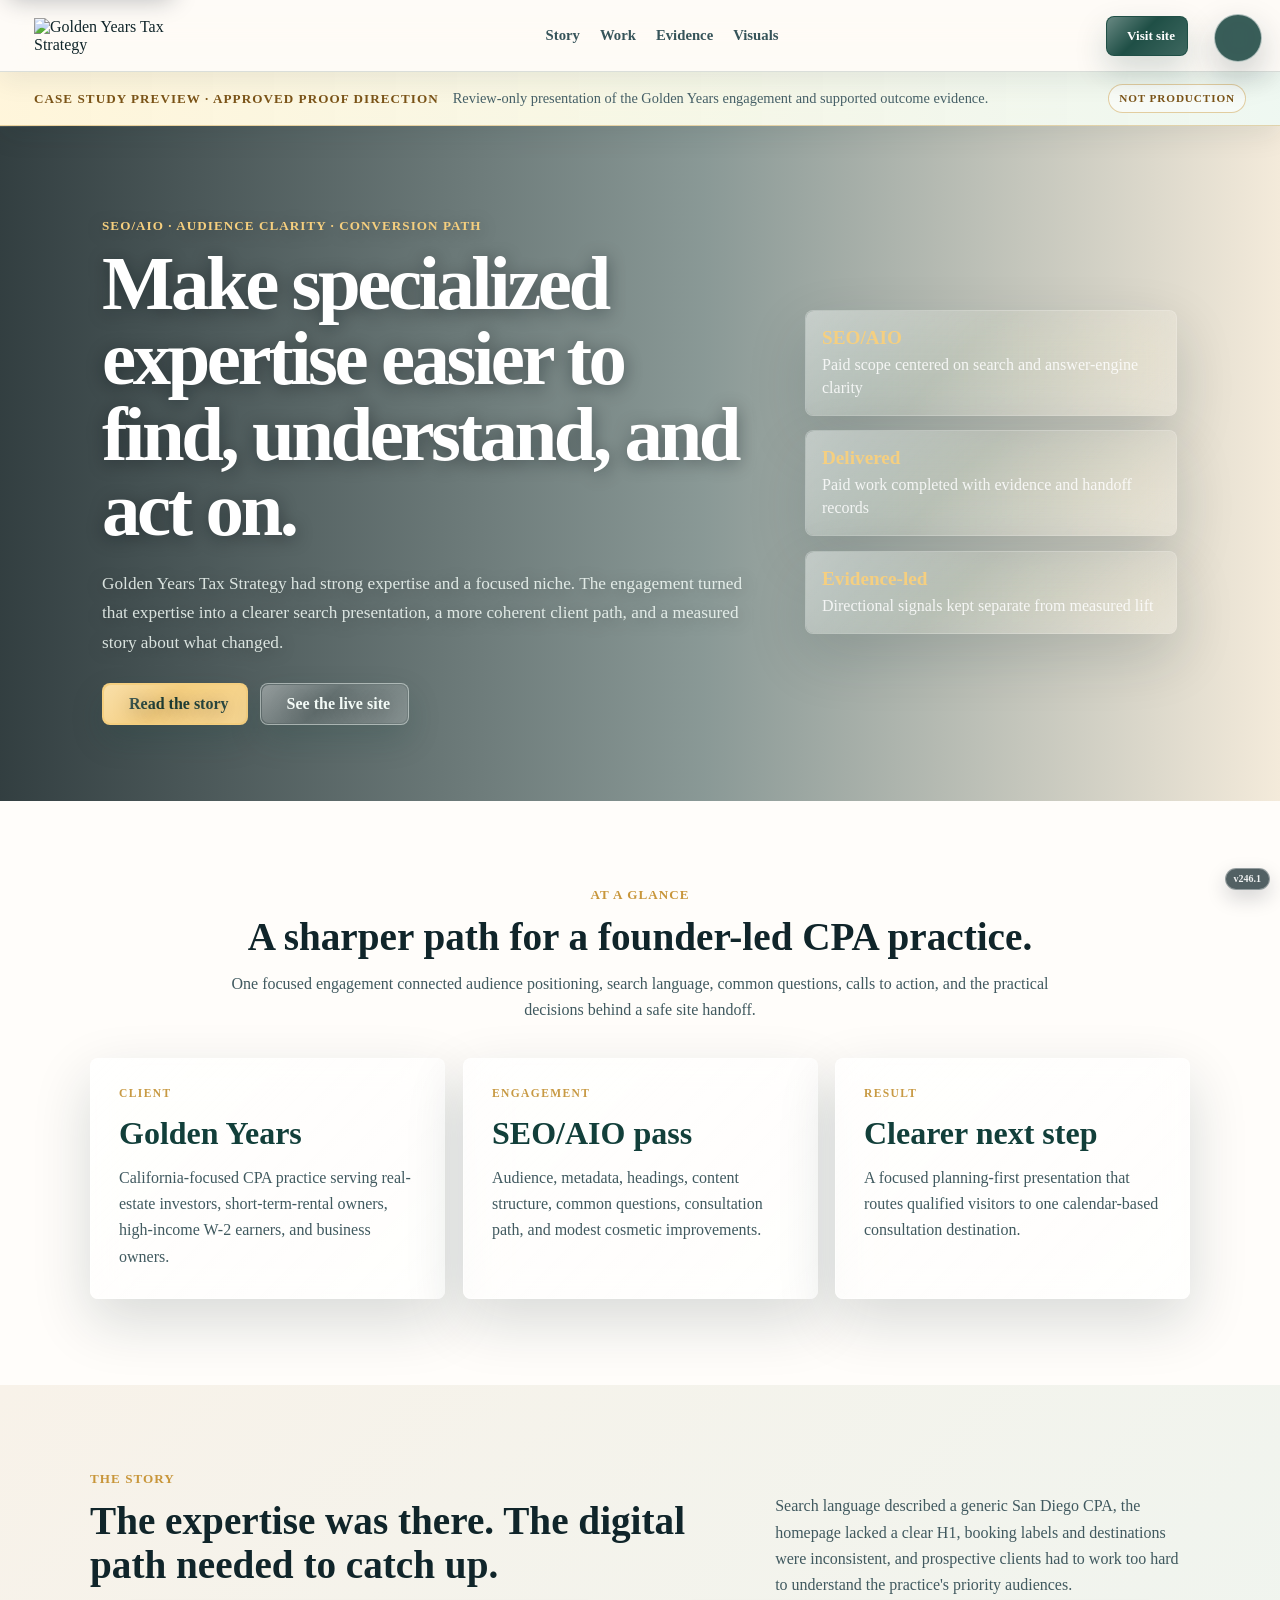
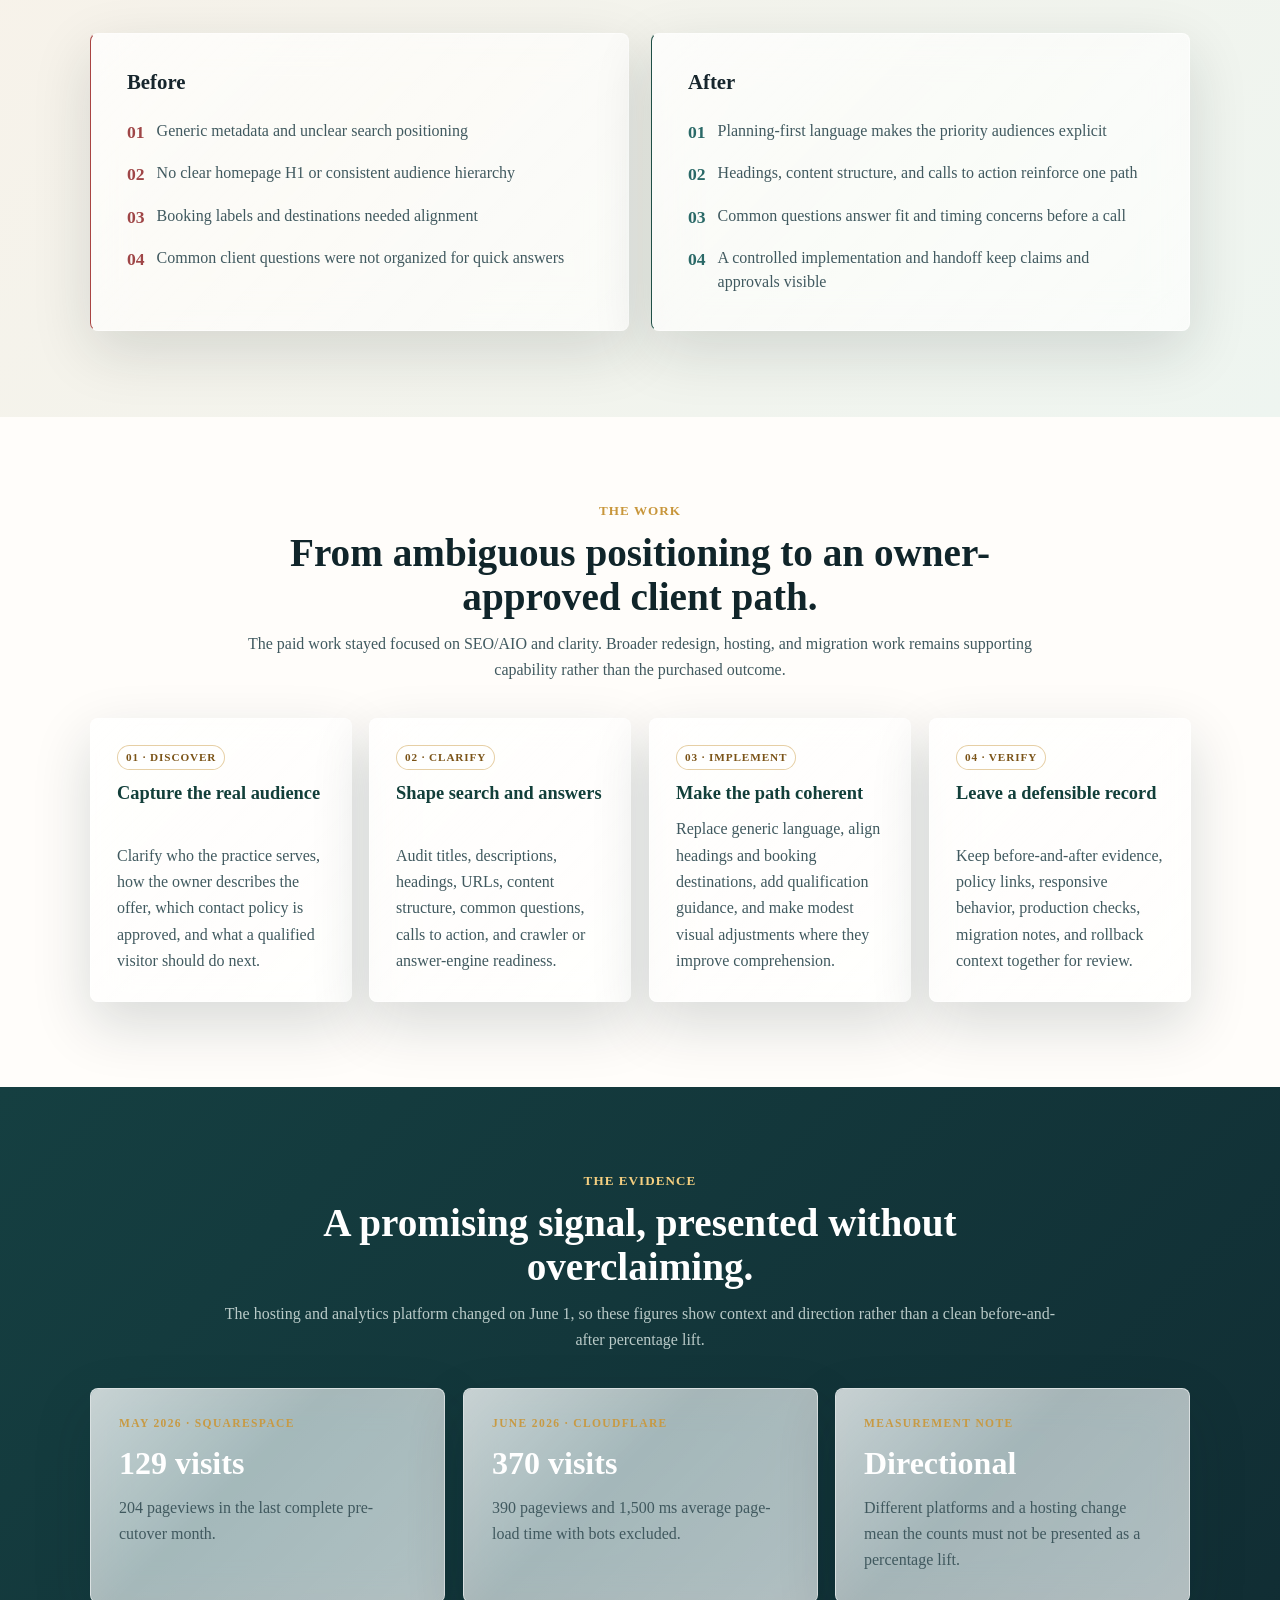
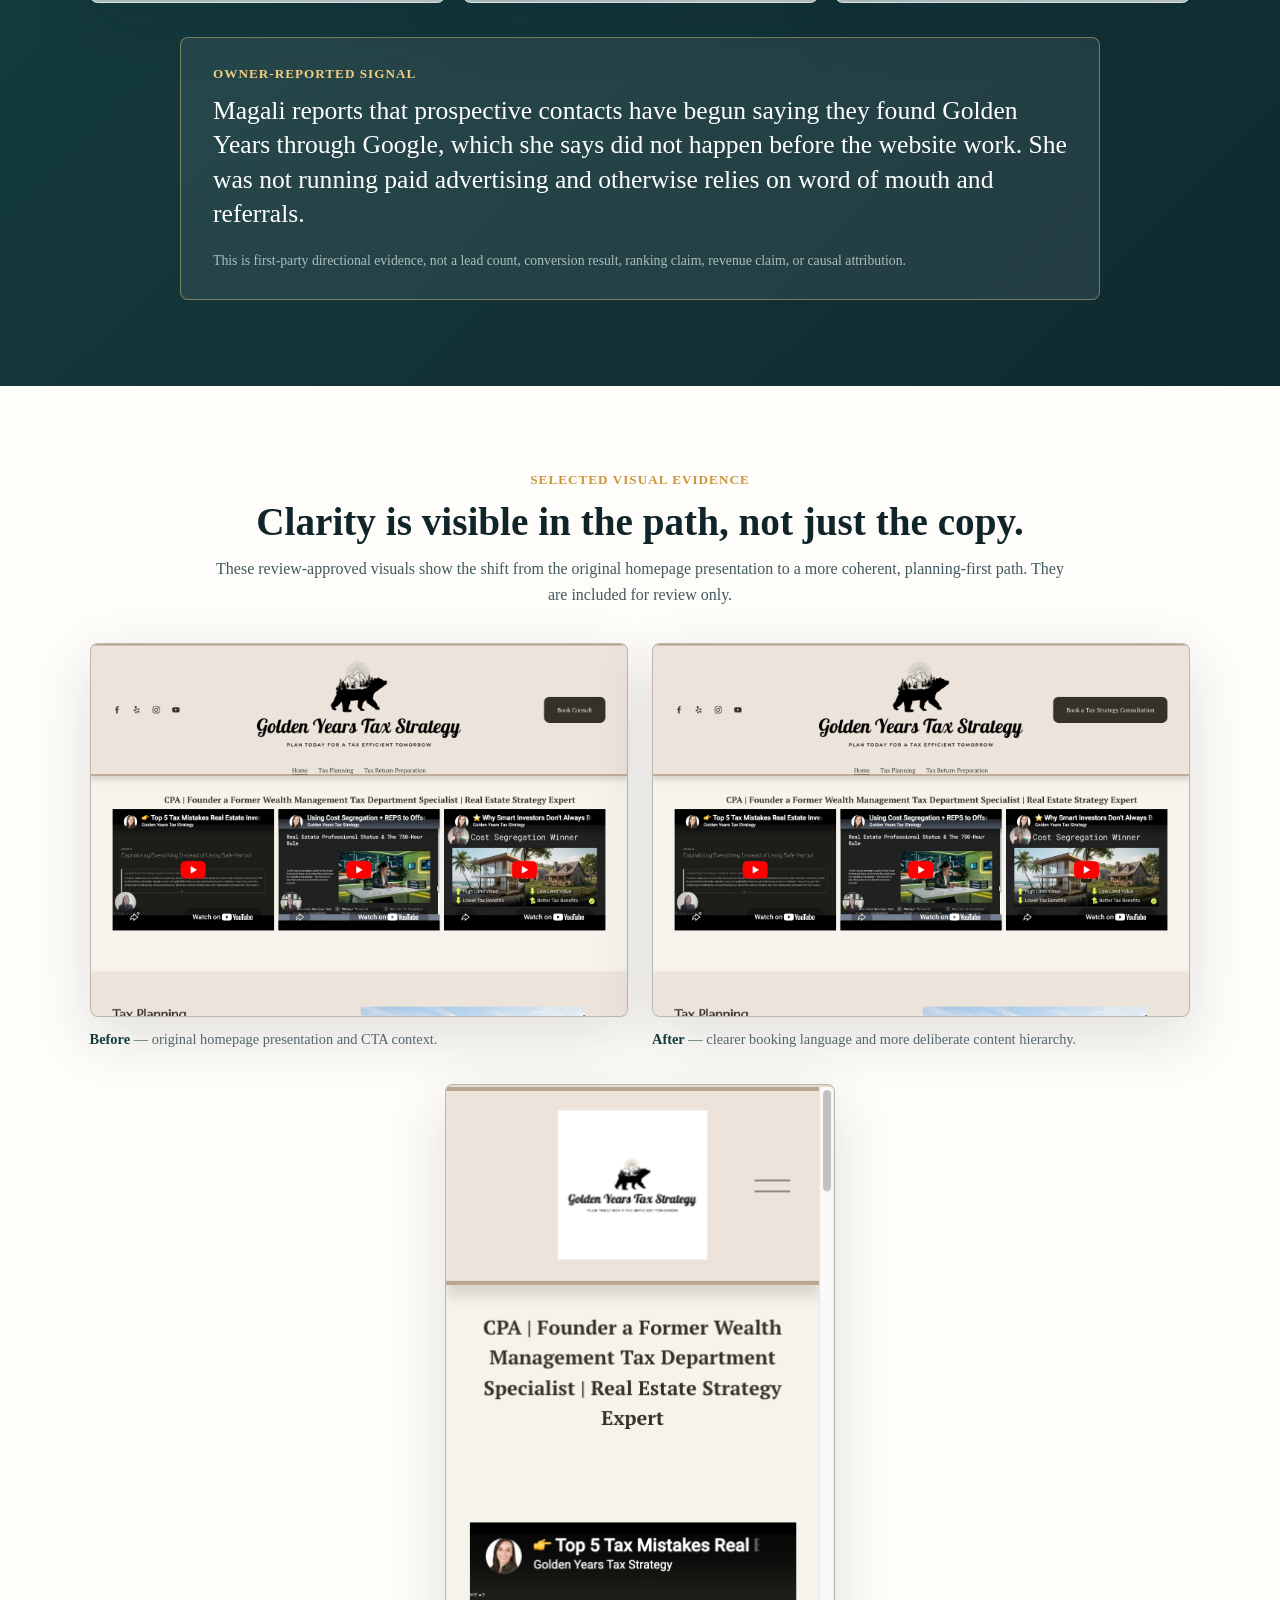
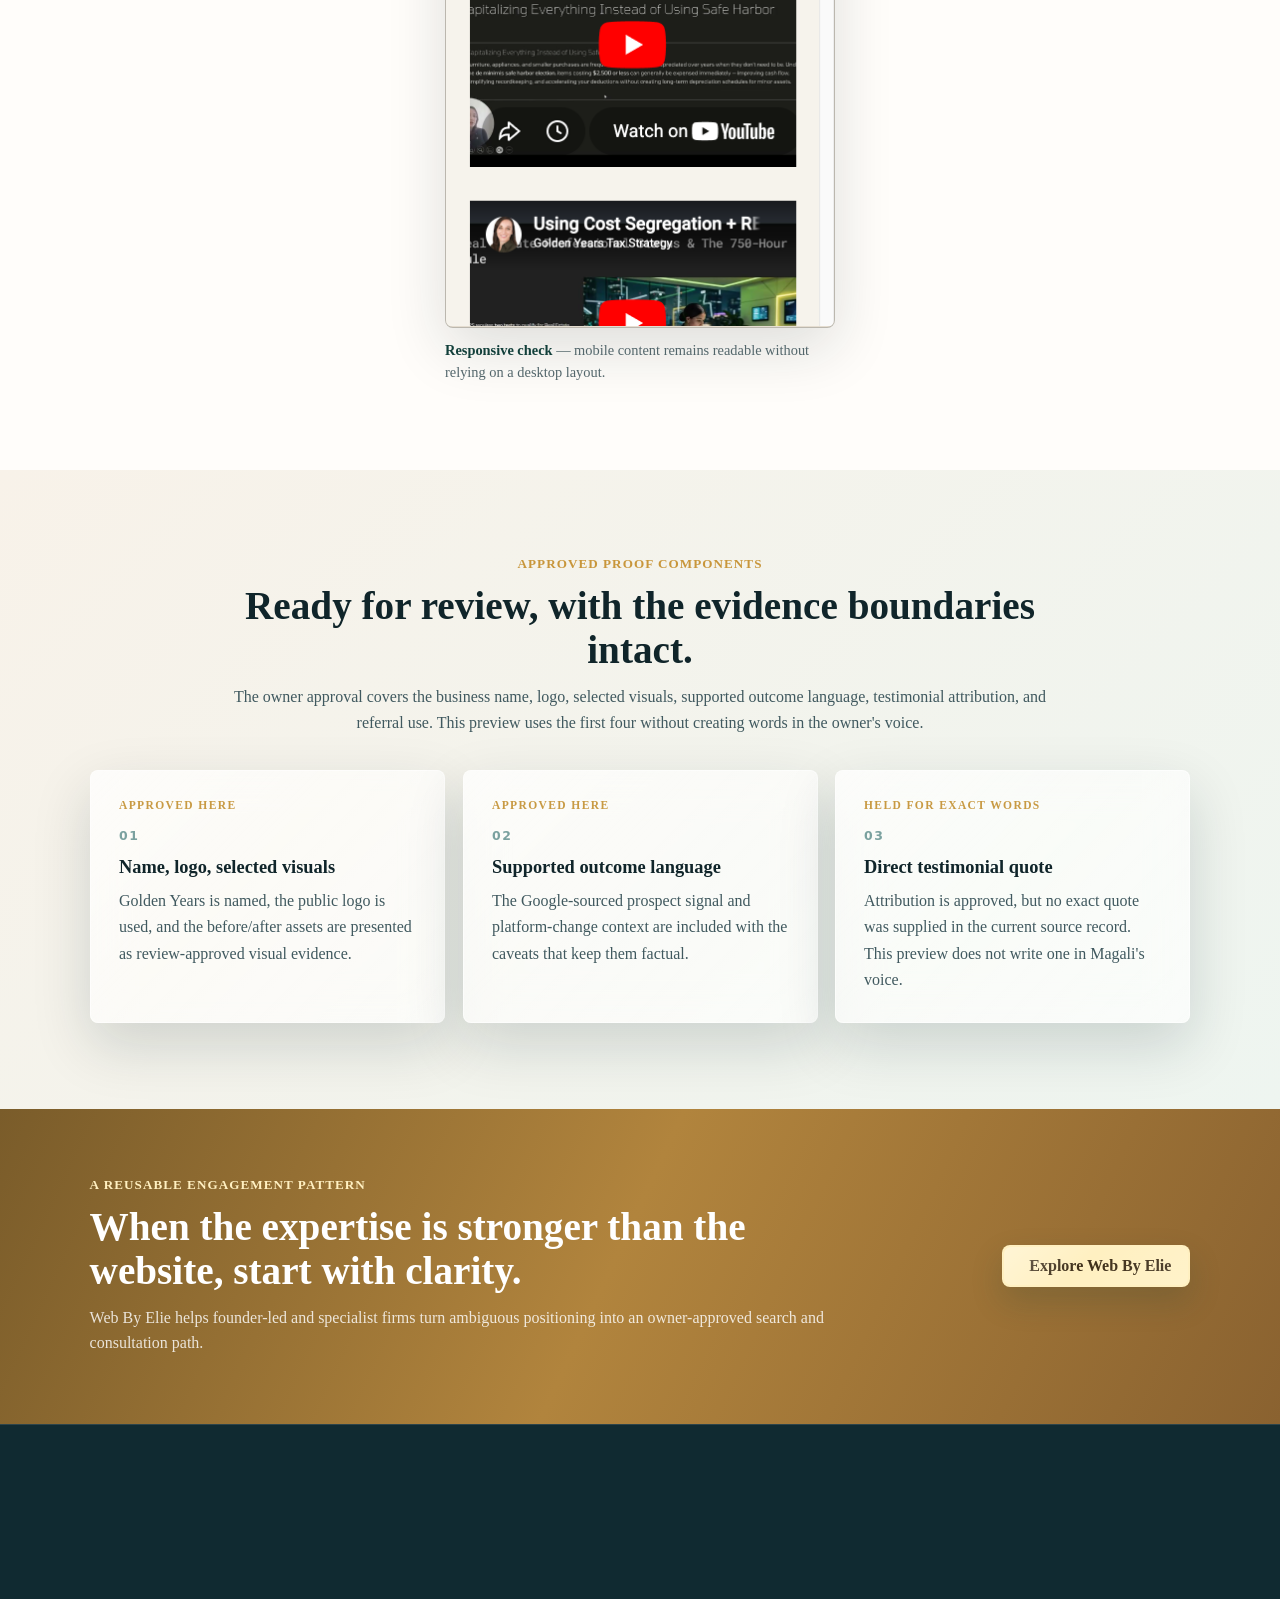
==== case-study-preview/index.html @ b6a218e1 "Publish Golden case-study preview v246.1" ====
<!doctype html>
<html lang="en">
  <head>
    <meta charset="utf-8" />
    <meta name="viewport" content="width=device-width, initial-scale=1" />
    <title>Golden Years Tax Strategy | Case Study Preview</title>
    <meta
      name="description"
      content="Review preview of a factual SEO and answer-engine optimization case study for Golden Years Tax Strategy."
    />
    <meta name="robots" content="noindex, nofollow, noarchive" />
    <meta property="og:title" content="Golden Years Tax Strategy | Case Study Preview" />
    <meta
      property="og:description"
      content="A review-only case study about search clarity, audience positioning, and a clearer consultation path."
    />
    <meta property="og:type" content="article" />
    <link rel="icon" type="image/png" sizes="32x32" href="../favicon-32.png" />
    <link rel="apple-touch-icon" sizes="180x180" href="../apple-touch-icon.png" />
    <link rel="stylesheet" href="../styles.css?v=246.1" />
    <link rel="stylesheet" href="../liquid-glass.css?v=246.1" />
    <link rel="stylesheet" href="../liquid-glass-effects.css?v=246.1" />
    <link rel="stylesheet" href="styles.css?v=246.1" />
    <script defer src="https://unpkg.com/lucide@0.468.0/dist/umd/lucide.min.js"></script>
    <script defer src="../script.js?v=246.1"></script>
    <script defer src="../liquid-glass.js?v=246.1"></script>
    <script defer src="../site-version.js?v=246.1"></script>
  </head>
  <body class="standalone-page liquid-glass-page case-study-page">
    <a class="skip-link" href="#main-content">Skip to main content</a>
    <main id="main-content" tabindex="-1">
      <article class="standalone-concept concept--liquid-glass">
        <header class="site-nav case-study-nav">
          <a class="site-logo" href="#top" aria-label="Golden Years Tax Strategy case study preview home">
            <img
              src="https://images.squarespace-cdn.com/content/v1/65f25e33faa411669ef675bb/c7353aff-2d8d-4e5d-967b-7866ce1988a9/Grayscale+Transparent.png?format=500w"
              alt="Golden Years Tax Strategy"
            />
          </a>
          <nav aria-label="Case study navigation">
            <a href="#story">Story</a>
            <a href="#work">Work</a>
            <a href="#evidence">Evidence</a>
            <a href="#visuals">Visuals</a>
          </nav>
          <a class="nav-cta" href="https://goldenyearstaxstrategy.com/" target="_blank" rel="noopener noreferrer">
            <i data-lucide="external-link" aria-hidden="true"></i>
            Visit site
          </a>
          <button class="settings-gear" type="button" data-settings-toggle aria-label="Open display settings" aria-controls="settings-panel" aria-expanded="false" title="Display settings">
            <i data-lucide="settings" aria-hidden="true"></i>
          </button>
        </header>

        <div class="review-banner" role="note">
          <div class="review-banner__content">
            <strong>Case study preview · approved proof direction</strong>
            <span>Review-only presentation of the Golden Years engagement and supported outcome evidence.</span>
          </div>
          <span class="review-banner__badge">Not production</span>
        </div>

        <section class="hero case-study-hero" id="top">
          <div class="hero__content">
            <p class="eyebrow">SEO/AIO · audience clarity · conversion path</p>
            <h1>Make specialized expertise easier to find, understand, and act on.</h1>
            <p>
              Golden Years Tax Strategy had strong expertise and a focused niche. The engagement turned that expertise into a clearer search presentation, a more coherent client path, and a measured story about what changed.
            </p>
            <div class="hero__actions" aria-label="Case study actions">
              <a class="button button--primary" href="#story">
                <i data-lucide="arrow-down" aria-hidden="true"></i>
                Read the story
              </a>
              <a class="button button--secondary" href="https://goldenyearstaxstrategy.com/" target="_blank" rel="noopener noreferrer">
                <i data-lucide="globe-2" aria-hidden="true"></i>
                See the live site
              </a>
            </div>
          </div>
          <aside class="hero__facts" aria-label="Engagement highlights">
            <div>
              <strong>SEO/AIO</strong>
              <span>Paid scope centered on search and answer-engine clarity</span>
            </div>
            <div>
              <strong>Delivered</strong>
              <span>Paid work completed with evidence and handoff records</span>
            </div>
            <div>
              <strong>Evidence-led</strong>
              <span>Directional signals kept separate from measured lift</span>
            </div>
          </aside>
        </section>

        <section class="case-study-section case-study-overview" aria-labelledby="overview-title">
          <div class="section-heading">
            <p class="eyebrow">At a glance</p>
            <h2 id="overview-title">A sharper path for a founder-led CPA practice.</h2>
            <p>One focused engagement connected audience positioning, search language, common questions, calls to action, and the practical decisions behind a safe site handoff.</p>
          </div>
          <div class="case-study-metrics">
            <article class="service-card case-study-card">
              <span class="case-study-card__label">Client</span>
              <strong class="case-study-card__value">Golden Years</strong>
              <p>California-focused CPA practice serving real-estate investors, short-term-rental owners, high-income W-2 earners, and business owners.</p>
            </article>
            <article class="service-card case-study-card">
              <span class="case-study-card__label">Engagement</span>
              <strong class="case-study-card__value">SEO/AIO pass</strong>
              <p>Audience, metadata, headings, content structure, common questions, consultation path, and modest cosmetic improvements.</p>
            </article>
            <article class="service-card case-study-card">
              <span class="case-study-card__label">Result</span>
              <strong class="case-study-card__value">Clearer next step</strong>
              <p>A focused planning-first presentation that routes qualified visitors to one calendar-based consultation destination.</p>
            </article>
          </div>
        </section>

        <section class="case-study-section case-study-section--soft" id="story" aria-labelledby="story-title">
          <div class="section-heading section-heading--split">
            <div>
              <p class="eyebrow">The story</p>
              <h2 id="story-title">The expertise was there. The digital path needed to catch up.</h2>
            </div>
            <p>Search language described a generic San Diego CPA, the homepage lacked a clear H1, booking labels and destinations were inconsistent, and prospective clients had to work too hard to understand the practice's priority audiences.</p>
          </div>
          <div class="case-study-story-grid">
            <article class="fit-card fit-card--no">
              <h3>Before</h3>
              <ul>
                <li><span>01</span> Generic metadata and unclear search positioning</li>
                <li><span>02</span> No clear homepage H1 or consistent audience hierarchy</li>
                <li><span>03</span> Booking labels and destinations needed alignment</li>
                <li><span>04</span> Common client questions were not organized for quick answers</li>
              </ul>
            </article>
            <article class="fit-card fit-card--yes">
              <h3>After</h3>
              <ul>
                <li><span>01</span> Planning-first language makes the priority audiences explicit</li>
                <li><span>02</span> Headings, content structure, and calls to action reinforce one path</li>
                <li><span>03</span> Common questions answer fit and timing concerns before a call</li>
                <li><span>04</span> A controlled implementation and handoff keep claims and approvals visible</li>
              </ul>
            </article>
          </div>
        </section>

        <section class="case-study-section" id="work" aria-labelledby="work-title">
          <div class="section-heading">
            <p class="eyebrow">The work</p>
            <h2 id="work-title">From ambiguous positioning to an owner-approved client path.</h2>
            <p>The paid work stayed focused on SEO/AIO and clarity. Broader redesign, hosting, and migration work remains supporting capability rather than the purchased outcome.</p>
          </div>
          <div class="case-study-work-grid">
            <article class="answer-item case-study-work-card">
              <span class="review-chip">01 · Discover</span>
              <h3>Capture the real audience</h3>
              <p>Clarify who the practice serves, how the owner describes the offer, which contact policy is approved, and what a qualified visitor should do next.</p>
            </article>
            <article class="answer-item case-study-work-card">
              <span class="review-chip">02 · Clarify</span>
              <h3>Shape search and answers</h3>
              <p>Audit titles, descriptions, headings, URLs, content structure, common questions, calls to action, and crawler or answer-engine readiness.</p>
            </article>
            <article class="answer-item case-study-work-card">
              <span class="review-chip">03 · Implement</span>
              <h3>Make the path coherent</h3>
              <p>Replace generic language, align headings and booking destinations, add qualification guidance, and make modest visual adjustments where they improve comprehension.</p>
            </article>
            <article class="answer-item case-study-work-card">
              <span class="review-chip">04 · Verify</span>
              <h3>Leave a defensible record</h3>
              <p>Keep before-and-after evidence, policy links, responsive behavior, production checks, migration notes, and rollback context together for review.</p>
            </article>
          </div>
        </section>

        <section class="case-study-section case-study-section--ink" id="evidence" aria-labelledby="evidence-title">
          <div class="section-heading">
            <p class="eyebrow">The evidence</p>
            <h2 id="evidence-title">A promising signal, presented without overclaiming.</h2>
            <p>The hosting and analytics platform changed on June 1, so these figures show context and direction rather than a clean before-and-after percentage lift.</p>
          </div>
          <div class="case-study-evidence-grid">
            <article class="service-card case-study-card case-study-card--dark">
              <span class="case-study-card__label">May 2026 · Squarespace</span>
              <strong class="case-study-card__value">129 visits</strong>
              <p>204 pageviews in the last complete pre-cutover month.</p>
            </article>
            <article class="service-card case-study-card case-study-card--dark">
              <span class="case-study-card__label">June 2026 · Cloudflare</span>
              <strong class="case-study-card__value">370 visits</strong>
              <p>390 pageviews and 1,500 ms average page-load time with bots excluded.</p>
            </article>
            <article class="service-card case-study-card case-study-card--dark">
              <span class="case-study-card__label">Measurement note</span>
              <strong class="case-study-card__value">Directional</strong>
              <p>Different platforms and a hosting change mean the counts must not be presented as a percentage lift.</p>
            </article>
          </div>
          <div class="case-study-owner-signal">
            <p class="eyebrow">Owner-reported signal</p>
            <p>Magali reports that prospective contacts have begun saying they found Golden Years through Google, which she says did not happen before the website work. She was not running paid advertising and otherwise relies on word of mouth and referrals.</p>
            <span>This is first-party directional evidence, not a lead count, conversion result, ranking claim, revenue claim, or causal attribution.</span>
          </div>
        </section>

        <section class="case-study-section" id="visuals" aria-labelledby="visuals-title">
          <div class="section-heading">
            <p class="eyebrow">Selected visual evidence</p>
            <h2 id="visuals-title">Clarity is visible in the path, not just the copy.</h2>
            <p>These review-approved visuals show the shift from the original homepage presentation to a more coherent, planning-first path. They are included for review only.</p>
          </div>
          <div class="case-study-screenshot-grid">
            <figure class="case-study-screenshot">
              <div class="case-study-screenshot__frame">
                <img src="assets/golden-home-before-cta.png" alt="Golden Years homepage before the CTA and content clarity update" loading="lazy" />
              </div>
              <figcaption><strong>Before</strong> — original homepage presentation and CTA context.</figcaption>
            </figure>
            <figure class="case-study-screenshot">
              <div class="case-study-screenshot__frame">
                <img src="assets/golden-home-after-cta.png" alt="Golden Years homepage after the CTA and content clarity update" loading="lazy" />
              </div>
              <figcaption><strong>After</strong> — clearer booking language and more deliberate content hierarchy.</figcaption>
            </figure>
          </div>
          <figure class="case-study-screenshot case-study-screenshot--mobile">
            <div class="case-study-screenshot__frame">
              <img src="assets/golden-home-video-row-after-mobile.png" alt="Golden Years homepage video section on a mobile viewport after the update" loading="lazy" />
            </div>
            <figcaption><strong>Responsive check</strong> — mobile content remains readable without relying on a desktop layout.</figcaption>
          </figure>
        </section>

        <section class="case-study-section case-study-section--soft" id="approval" aria-labelledby="approval-title">
          <div class="section-heading">
            <p class="eyebrow">Approved proof components</p>
            <h2 id="approval-title">Ready for review, with the evidence boundaries intact.</h2>
            <p>The owner approval covers the business name, logo, selected visuals, supported outcome language, testimonial attribution, and referral use. This preview uses the first four without creating words in the owner's voice.</p>
          </div>
          <div class="case-study-approval-grid">
            <article class="service-card case-study-card">
              <span class="case-study-card__label">Approved here</span>
              <h3>Name, logo, selected visuals</h3>
              <p>Golden Years is named, the public logo is used, and the before/after assets are presented as review-approved visual evidence.</p>
            </article>
            <article class="service-card case-study-card">
              <span class="case-study-card__label">Approved here</span>
              <h3>Supported outcome language</h3>
              <p>The Google-sourced prospect signal and platform-change context are included with the caveats that keep them factual.</p>
            </article>
            <article class="service-card case-study-card">
              <span class="case-study-card__label">Held for exact words</span>
              <h3>Direct testimonial quote</h3>
              <p>Attribution is approved, but no exact quote was supplied in the current source record. This preview does not write one in Magali's voice.</p>
            </article>
          </div>
        </section>

        <section class="case-study-cta" aria-labelledby="cta-title">
          <div>
            <p class="eyebrow">A reusable engagement pattern</p>
            <h2 id="cta-title">When the expertise is stronger than the website, start with clarity.</h2>
            <p>Web By Elie helps founder-led and specialist firms turn ambiguous positioning into an owner-approved search and consultation path.</p>
          </div>
          <a class="button button--primary" href="https://web-by-elie.com/" target="_blank" rel="noopener noreferrer">
            <i data-lucide="arrow-up-right" aria-hidden="true"></i>
            Explore Web By Elie
          </a>
        </section>

        <footer class="concept-footer">
          <div class="footer-content">
            <p class="footer-logo">Golden Years Tax Strategy · Case study preview</p>
            <p class="footer-legal">Review-only artifact. No forms, accounts, payments, or data collection are added by this page.</p>
            <p class="footer-links">
              <a href="../privacy.html">Privacy</a>
              <span aria-hidden="true">·</span>
              <a href="../terms.html">Terms</a>
              <span aria-hidden="true">·</span>
              <a href="../data-deletion.html">Data Deletion</a>
              <span aria-hidden="true">·</span>
              <a href="#top">Back to top</a>
            </p>
          </div>
        </footer>
      </article>
    </main>

    <button class="settings-backdrop" type="button" data-settings-backdrop aria-label="Close display settings" hidden></button>
    <aside class="settings-panel" id="settings-panel" role="dialog" aria-modal="true" aria-labelledby="settings-title" aria-describedby="settings-description" hidden>
      <div class="settings-panel__header">
        <div>
          <p class="eyebrow">Site settings</p>
          <h2 id="settings-title">Display</h2>
        </div>
        <button class="settings-close" type="button" data-settings-close aria-label="Close display settings" title="Close display settings">
          <i data-lucide="x" aria-hidden="true"></i>
        </button>
      </div>
      <p class="settings-panel__description" id="settings-description">Tune the review surface for your screen and lighting.</p>
      <div class="settings-group">
        <span class="settings-label">Theme</span>
        <div class="settings-choice-row" role="radiogroup" aria-label="Theme">
          <label class="settings-choice">
            <input type="radio" name="case-study-theme" value="day" data-theme-choice />
            <span>Day</span>
          </label>
          <label class="settings-choice">
            <input type="radio" name="case-study-theme" value="night" data-theme-choice />
            <span>Night</span>
          </label>
        </div>
      </div>
      <label class="settings-range" for="glass-opacity">
        <span><strong>Glass opacity</strong><output data-opacity-output for="glass-opacity">64%</output></span>
        <input id="glass-opacity" type="range" min="42" max="82" step="1" value="64" data-glass-opacity />
      </label>
      <label class="settings-range" for="glass-blur">
        <span><strong>Glass blur</strong><output data-blur-output for="glass-blur">20px</output></span>
        <input id="glass-blur" type="range" min="12" max="32" step="1" value="20" data-glass-blur />
      </label>
      <p class="settings-about">Preview version <strong data-settings-version>v246.1</strong></p>
    </aside>
    <button class="back-to-top" type="button" data-back-to-top aria-label="Back to top" title="Back to top" hidden>
      <i data-lucide="arrow-up" aria-hidden="true"></i>
    </button>
    <a class="mobile-sticky-cta" href="https://web-by-elie.com/" target="_blank" rel="noopener noreferrer">
      <i data-lucide="arrow-up-right" aria-hidden="true"></i>
      <span>Explore Web By Elie</span>
    </a>
  </body>
</html>
---- styles.css ----
:root {
  --font-sans: Inter, ui-sans-serif, system-ui, -apple-system, BlinkMacSystemFont, "Segoe UI", sans-serif;
  --font-serif: Georgia, "Times New Roman", serif;
  --line: rgba(20, 31, 35, 0.14);
  --shadow: 0 18px 50px rgba(16, 24, 40, 0.16);
}

* {
  box-sizing: border-box;
}

html {
  scroll-behavior: smooth;
  overflow-x: hidden;
}

body {
  margin: 0;
  padding-top: 0;
  color: #142126;
  font-family: var(--font-sans);
  letter-spacing: 0;
  background: #ffffff;
  overflow-x: hidden;
}

body,
button,
input,
textarea,
select {
  font: inherit;
}

a {
  color: inherit;
  text-decoration: none;
}

a:focus-visible,
button:focus-visible,
[tabindex]:focus-visible {
  outline: 3px solid #ffbf47;
  outline-offset: 3px;
  box-shadow: 0 0 0 2px #142126;
}

.skip-link {
  position: fixed;
  top: 8px;
  left: 8px;
  z-index: 1000;
  padding: 10px 14px;
  color: #ffffff;
  background: #142126;
  border: 2px solid #ffffff;
  border-radius: 8px;
  box-shadow: 0 8px 24px rgba(16, 24, 40, 0.28);
  transform: translateY(calc(-100% - 16px));
  transition: transform 160ms ease;
}

.skip-link:focus {
  transform: translateY(0);
}

@media (prefers-reduced-motion: reduce) {
  html {
    scroll-behavior: auto;
  }

  *,
  *::before,
  *::after {
    scroll-behavior: auto !important;
    animation-duration: 0.01ms !important;
    animation-iteration-count: 1 !important;
    transition-duration: 0.01ms !important;
  }
}

.standalone-page {
  padding-top: 0;
  background: #ffffff;
}

img {
  display: block;
  max-width: 100%;
}

.brand-mark {
  display: inline-grid;
  width: 40px;
  height: 40px;
  place-items: center;
  border-radius: 8px;
  color: #ffffff;
  background: #1f4f46;
  font-family: var(--font-serif);
  font-weight: 700;
}

.button,
.nav-cta {
  display: inline-flex;
  align-items: center;
  justify-content: center;
  gap: 8px;
  min-height: 42px;
  border-radius: 8px;
  white-space: nowrap;
}

.button svg,
.nav-cta svg,
.service-card svg,
.framework-grid svg,
.tile-list svg {
  width: 18px;
  height: 18px;
  flex: 0 0 auto;
}

.standalone-concept {
  display: block;
  min-height: 100vh;
}

.site-version-badge {
  position: fixed;
  right: 10px;
  bottom: 10px;
  z-index: 50;
  min-width: 34px;
  padding: 4px 8px;
  color: rgba(255, 255, 255, 0.92);
  background: rgba(20, 33, 38, 0.72);
  border: 1px solid rgba(255, 255, 255, 0.38);
  border-radius: 999px;
  box-shadow: 0 8px 20px rgba(16, 24, 40, 0.18);
  backdrop-filter: blur(8px);
  font-size: 10px;
  font-weight: 800;
  line-height: 1.2;
  text-align: center;
  pointer-events: none;
  user-select: none;
}

.site-nav {
  display: flex;
  align-items: center;
  flex-wrap: wrap;
  gap: 24px;
  padding: 16px 44px;
  min-height: 76px;
  background: #ffffff;
  border-bottom: 1px solid rgba(21, 31, 35, 0.1);
}

.site-logo {
  width: 210px;
  flex: 0 0 auto;
}

.original-nav .site-logo {
  width: 250px;
}

.wordmark {
  font-family: var(--font-serif);
  font-size: 1.28rem;
  font-weight: 700;
  color: #ffffff;
}

.site-nav nav {
  display: flex;
  align-items: center;
  justify-content: center;
  flex: 1;
  min-width: 0;
  gap: 24px;
  font-weight: 700;
  color: #2d4148;
}

.site-nav--dark {
  color: #ffffff;
  background: #111819;
  border-bottom-color: rgba(255, 255, 255, 0.14);
}

.site-nav--dark nav {
  color: rgba(255, 255, 255, 0.82);
}

.site-nav--boutique {
  background: #fff9f4;
  border-bottom-color: #e3d0c3;
}

.site-nav--boutique .wordmark,
.site-nav--boutique nav {
  color: #273233;
}

.nav-cta {
  padding: 0 16px;
  color: #ffffff;
  background: #1f4f46;
  font-weight: 800;
}

.nav-cta--dark {
  color: #111819;
  background: #d8f05e;
}

.nav-cta--boutique {
  background: #a94442;
}

.hero {
  position: relative;
  min-height: 74vh;
  display: grid;
  align-items: end;
  gap: 28px;
  padding: 72px 44px 42px;
  overflow: hidden;
  background-position: center;
  background-size: cover;
}

.hero::before {
  content: "";
  position: absolute;
  inset: 0;
  background: linear-gradient(90deg, rgba(8, 20, 24, 0.76), rgba(8, 20, 24, 0.28), rgba(8, 20, 24, 0.08));
}

.hero > * {
  position: relative;
  z-index: 1;
}

.hero--advisory {
  grid-template-columns: minmax(0, 1fr) 340px;
  background-image: url("https://images.squarespace-cdn.com/content/v1/65f25e33faa411669ef675bb/1771195653406-UUSHLRXY0JM7PA3NMP6M/unsplash-image-DGa0LQ0yDPc.jpg");
}

.hero--best-mix {
  grid-template-columns: minmax(0, 1fr) 340px;
  background-image: url("https://images.squarespace-cdn.com/content/v1/65f25e33faa411669ef675bb/1771195653406-UUSHLRXY0JM7PA3NMP6M/unsplash-image-DGa0LQ0yDPc.jpg");
}

.hero--original {
  grid-template-columns: minmax(0, 0.82fr) minmax(320px, 0.7fr);
  align-items: center;
  min-height: 70vh;
  color: #17262d;
  background: #f6f2e9;
}

.hero--original::before {
  display: none;
}

.hero--original .hero__content {
  color: #17262d;
}

.hero--original .hero__content p:not(.eyebrow) {
  max-width: 720px;
  color: #30444b;
}

.hero--original .button--secondary {
  color: #17262d;
  border-color: rgba(23, 38, 45, 0.32);
  background: rgba(255, 255, 255, 0.62);
}

.hero--investor {
  grid-template-columns: minmax(0, 1fr) 390px;
  background-image: url("https://images.squarespace-cdn.com/content/v1/65f25e33faa411669ef675bb/1771195259283-L5TDP4SF6F03N9AQMFNH/unsplash-image-jJnZg7vBfMs.jpg");
}

.hero--boutique {
  grid-template-columns: minmax(0, 1fr) 360px;
  background-image: url("https://images.squarespace-cdn.com/content/v1/65f25e33faa411669ef675bb/1771195702395-Z5DVI02DMX93M0N9MJXL/unsplash-image-QE7wxhuQDd8.jpg");
}

.hero--boutique::before {
  background: linear-gradient(90deg, rgba(31, 22, 22, 0.74), rgba(31, 22, 22, 0.34), rgba(31, 22, 22, 0.12));
}

.hero__content {
  max-width: 760px;
  color: #ffffff;
}

.eyebrow {
  margin: 0 0 12px;
  font-size: 0.82rem;
  font-weight: 800;
  letter-spacing: 0.08em;
  text-transform: uppercase;
}

h1,
h2,
h3,
p {
  margin-top: 0;
}

h1 {
  max-width: 780px;
  margin-bottom: 18px;
  font-family: var(--font-serif);
  font-size: 4.15rem;
  line-height: 1;
  letter-spacing: 0;
  overflow-wrap: break-word;
}

h2 {
  margin-bottom: 12px;
  font-family: var(--font-serif);
  font-size: 2.45rem;
  line-height: 1.12;
  letter-spacing: 0;
}

h3 {
  margin-bottom: 10px;
  font-size: 1.15rem;
  line-height: 1.2;
  letter-spacing: 0;
}

.hero__content p:not(.eyebrow) {
  max-width: 660px;
  margin-bottom: 26px;
  font-size: 1.15rem;
  line-height: 1.65;
}

.hero__actions {
  display: flex;
  align-items: center;
  flex-wrap: wrap;
  gap: 12px;
}

.button {
  padding: 0 18px;
  font-weight: 800;
  border: 1px solid transparent;
}

.button--primary {
  color: #ffffff;
  background: #1f4f46;
}

.button--secondary {
  color: #ffffff;
  border-color: rgba(255, 255, 255, 0.62);
  background: rgba(255, 255, 255, 0.12);
}

.hero__facts,
.signal-board,
.quote-strip {
  align-self: end;
}

.hero__facts {
  display: grid;
  gap: 10px;
  min-width: 0;
}

.hero__facts div,
.signal-board div {
  padding: 16px;
  color: #ffffff;
  border: 1px solid rgba(255, 255, 255, 0.28);
  border-radius: 8px;
  background: rgba(0, 0, 0, 0.28);
  backdrop-filter: blur(12px);
}

.hero__facts strong,
.signal-board strong {
  display: block;
  margin-bottom: 4px;
  font-size: 1.2rem;
}

.hero__facts span,
.signal-board span {
  display: block;
  line-height: 1.45;
  color: rgba(255, 255, 255, 0.84);
}

.band,
.answer-section,
.framework,
.faq-panel,
.process {
  padding: 76px 44px;
}

.band--light {
  background: #f4f8f4;
}

.band--ink {
  color: #ffffff;
  background: #111819;
}

.band--soft {
  background: #fff9f4;
}

.section-heading {
  max-width: 850px;
  margin: 0 auto 34px;
  text-align: center;
}

.section-heading p:not(.eyebrow) {
  margin: 0;
  color: #51666e;
  line-height: 1.65;
}

.section-heading--split {
  display: grid;
  grid-template-columns: minmax(0, 1.1fr) minmax(280px, 0.7fr);
  align-items: end;
  gap: 32px;
  max-width: 1160px;
  text-align: left;
}

.band--ink .section-heading p,
.band--ink .section-heading p:not(.eyebrow) {
  color: rgba(255, 255, 255, 0.72);
}

.service-grid,
.stage-grid,
.framework-grid,
.tile-list,
.process-list,
.answer-list {
  max-width: 1160px;
  margin: 0 auto;
}

.service-grid,
.stage-grid,
.framework-grid {
  display: grid;
  grid-template-columns: repeat(3, minmax(0, 1fr));
  gap: 18px;
}

.service-card,
.stage-card,
.framework-grid article,
.tile-list article,
.process-list article,
.answer-item,
.faq-list div {
  border-radius: 8px;
  border: 1px solid var(--line);
  background: #ffffff;
}

.service-card,
.framework-grid article,
.tile-list article {
  padding: 26px;
}

.service-card svg,
.framework-grid svg,
.tile-list svg {
  width: 28px;
  height: 28px;
  margin-bottom: 18px;
  color: #1f4f46;
}

.service-card p,
.stage-card p,
.framework-grid p,
.tile-list p,
.process-list p,
.answer-item p,
.faq-list dd {
  margin: 0;
  color: #51666e;
  line-height: 1.65;
}

.text-link {
  display: inline-flex;
  margin-top: 18px;
  color: #1f4f46;
  font-weight: 800;
  text-decoration: underline;
  text-underline-offset: 4px;
}

.answer-section {
  background: #ffffff;
}

.answer-list {
  display: grid;
  grid-template-columns: repeat(3, minmax(0, 1fr));
  gap: 18px;
}

.answer-item {
  padding: 24px;
}

.proof-band {
  display: flex;
  align-items: center;
  justify-content: space-between;
  gap: 24px;
  padding: 48px 44px;
  color: #ffffff;
  background: #17262d;
}

.proof-band h2 {
  max-width: 850px;
  margin-bottom: 0;
}

.concept--investor {
  color: #111819;
  background: #f5f7f4;
}

.concept--best-mix,
.concept--original {
  color: #142126;
  background: #ffffff;
}

.original-image-stack {
  display: grid;
  gap: 16px;
  align-self: center;
}

.original-image-stack img,
.original-fit__media img,
.original-founder__image img {
  width: 100%;
  height: 100%;
  min-height: 220px;
  object-fit: cover;
  border-radius: 8px;
  box-shadow: var(--shadow);
}

.original-image-stack img:first-child {
  aspect-ratio: 4 / 3;
}

.original-image-stack img:last-child {
  aspect-ratio: 16 / 10;
}

.original-fit,
.original-founder {
  display: grid;
  grid-template-columns: minmax(280px, 0.75fr) minmax(0, 1fr);
  align-items: center;
  gap: 44px;
  padding: 76px 44px;
}

.original-fit {
  background: #ffffff;
}

.original-fit__copy,
.original-founder__copy {
  max-width: 780px;
}

.original-fit__copy h2,
.original-founder__copy h2,
.original-testimonials h2 {
  color: #17262d;
}

.original-fit__copy h3 {
  margin-top: 28px;
}

.original-fit__copy p,
.original-founder__copy p {
  margin-bottom: 10px;
  color: #3c5056;
  line-height: 1.68;
}

.original-fit__copy .button,
.original-founder__copy .button {
  margin-top: 18px;
}

.original-testimonials {
  padding: 76px 44px;
  background: #f4f8f4;
}

.original-quote-grid {
  display: grid;
  grid-template-columns: repeat(3, minmax(0, 1fr));
  gap: 18px;
  max-width: 1160px;
  margin: 0 auto;
}

.original-quote-grid blockquote {
  margin: 0;
  padding: 26px;
  border: 1px solid var(--line);
  border-radius: 8px;
  background: #ffffff;
}

.original-quote-grid p {
  color: #30444b;
  line-height: 1.66;
}

.original-quote-grid cite {
  display: block;
  margin-top: 18px;
  color: #1f4f46;
  font-size: 0.92rem;
  font-style: normal;
  font-weight: 800;
  line-height: 1.45;
}

.original-founder {
  background: #fffaf1;
}

.concept--investor .button--primary {
  color: #111819;
  background: #d8f05e;
}

.signal-board {
  display: grid;
  gap: 12px;
}

.signal-board div {
  border-color: rgba(216, 240, 94, 0.45);
  background: rgba(17, 24, 25, 0.62);
}

.signal-board span {
  color: #d8f05e;
  font-size: 0.8rem;
  font-weight: 800;
  letter-spacing: 0.08em;
  text-transform: uppercase;
}

.stage-card {
  padding: 28px;
  color: #ffffff;
  border-color: rgba(255, 255, 255, 0.16);
  background: #1c282a;
}

.stage-card span,
.process-list span {
  display: inline-flex;
  width: 42px;
  height: 42px;
  align-items: center;
  justify-content: center;
  margin-bottom: 22px;
  border-radius: 8px;
  font-weight: 900;
}

.stage-card span {
  color: #111819;
  background: #d8f05e;
}

.stage-card p {
  color: rgba(255, 255, 255, 0.72);
}

.framework {
  background: #ffffff;
}

.framework-grid article {
  border-top: 4px solid #d8f05e;
}

.faq-panel {
  background: #ecf1ec;
}

.faq-list {
  display: grid;
  grid-template-columns: repeat(3, minmax(0, 1fr));
  gap: 18px;
  max-width: 1160px;
  margin: 0 auto;
}

.faq-list div {
  padding: 24px;
}

.faq-list dt {
  margin-bottom: 10px;
  font-weight: 900;
  line-height: 1.25;
}

.faq-list dd {
  margin-left: 0;
}

.concept--boutique {
  color: #273233;
  background: #fffdf9;
}

.concept--boutique .button--primary {
  background: #a94442;
}

.concept--boutique .service-card svg,
.concept--boutique .framework-grid svg,
.concept--boutique .tile-list svg {
  color: #a94442;
}

.quote-strip {
  padding: 24px;
  color: #ffffff;
  border-radius: 8px;
  border: 1px solid rgba(255, 255, 255, 0.32);
  background: rgba(38, 28, 28, 0.38);
  backdrop-filter: blur(12px);
}

.quote-strip p {
  margin: 0;
  font-family: var(--font-serif);
  font-size: 1.45rem;
  line-height: 1.35;
}

.tile-list {
  display: grid;
  grid-template-columns: repeat(4, minmax(0, 1fr));
  gap: 16px;
}

.tile-list article {
  border-color: #ead8ca;
}

.process {
  background: #ffffff;
}

.process-list {
  display: grid;
  grid-template-columns: repeat(3, minmax(0, 1fr));
  gap: 18px;
}

.process-list article {
  padding: 28px;
  background: #f4f7f2;
  border-color: #d8e2d4;
}

.process-list span {
  color: #ffffff;
  background: #31534a;
}

.answer-section--boutique {
  background: #f8efe7;
}

.answer-list--columns {
  grid-template-columns: repeat(4, minmax(0, 1fr));
}

.founder-section {
  padding: 76px 44px;
  background: #fffaf1; /* Warm ivory/cream */
  border-top: 1px solid var(--line);
}

.founder-grid {
  display: grid;
  grid-template-columns: 360px minmax(0, 1fr);
  gap: 48px;
  max-width: 1160px;
  margin: 0 auto;
  align-items: start;
}

.founder-image img {
  width: 100%;
  aspect-ratio: 3 / 4;
  object-fit: cover;
  border-radius: 8px;
  box-shadow: var(--shadow);
  display: block;
}

.founder-copy h2 {
  color: #17262d;
  margin-bottom: 8px;
}

.founder-subtitle {
  font-weight: 700;
  color: #1f4f46;
  margin-bottom: 20px;
  font-size: 1.05rem;
}

.founder-copy p {
  color: #3c5056;
  line-height: 1.68;
  margin-bottom: 14px;
}

.founder-copy .button {
  margin-top: 24px;
  display: inline-flex;
  align-items: center;
  gap: 8px;
}

.video-section {
  padding: 76px 44px;
  background: #ffffff;
  border-top: 1px solid var(--line);
}

.video-grid {
  display: grid;
  grid-template-columns: repeat(auto-fit, minmax(min(100%, 300px), 1fr));
  gap: 24px;
  max-width: 1160px;
  margin: 0 auto;
}

.video-card {
  display: flex;
  flex-direction: column;
  gap: 12px;
}

.video-wrapper {
  position: relative;
  width: 100%;
  padding-bottom: 56.25%; /* 16:9 aspect ratio */
  height: 0;
  border-radius: 8px;
  overflow: hidden;
  box-shadow: var(--shadow);
}

.video-wrapper iframe {
  position: absolute;
  top: 0;
  left: 0;
  width: 100%;
  height: 100%;
  border: 0;
}

.video-card h4 {
  margin: 0;
  font-size: 1rem;
  font-weight: 700;
  line-height: 1.45;
  color: #17262d;
}

.video-cta {
  display: flex;
  justify-content: center;
  margin-top: 36px;
}

/* Testimonials Section */
.testimonials-section {
  padding: 76px 44px;
  background: #f4f8f4; /* Light green-gray background */
  border-top: 1px solid var(--line);
}

.testimonials-grid {
  display: grid;
  grid-template-columns: repeat(3, minmax(0, 1fr));
  gap: 24px;
  max-width: 1160px;
  margin: 0 auto;
}

.testimonial-card {
  margin: 0;
  padding: 28px;
  border: 1px solid var(--line);
  border-radius: 8px;
  background: #ffffff;
  box-shadow: var(--shadow);
  display: flex;
  flex-direction: column;
  justify-content: space-between;
  gap: 16px;
}

.testimonial-card p {
  color: #51666e;
  line-height: 1.65;
  margin: 0;
  font-style: italic;
}

.testimonial-card cite {
  display: block;
  font-size: 0.9rem;
  font-weight: 700;
  color: #1f4f46;
  font-style: normal;
}

/* Client Fit Section */
.fit-section {
  padding: 76px 44px;
  background: #ffffff;
  border-top: 1px solid var(--line);
}

.fit-grid {
  display: grid;
  grid-template-columns: repeat(2, minmax(0, 1fr));
  gap: 32px;
  max-width: 1160px;
  margin: 0 auto;
}

.fit-card {
  padding: 36px;
  border-radius: 8px;
  border: 1px solid var(--line);
  box-shadow: var(--shadow);
}

.fit-card--yes {
  background: #f4f8f4;
  border-left: 6px solid #1f4f46;
}

.fit-card--no {
  background: #fff8f8;
  border-left: 6px solid #a94442;
}

.fit-card h3 {
  margin-bottom: 24px;
  font-size: 1.3rem;
  color: #17262d;
  margin-top: 0;
}

.fit-card ul {
  list-style: none;
  padding: 0;
  margin: 0;
  display: flex;
  flex-direction: column;
  gap: 16px;
}

.fit-card li {
  display: flex;
  gap: 12px;
  align-items: start;
  color: #51666e;
  line-height: 1.5;
}

.fit-card span {
  font-weight: 800;
  font-size: 1.1rem;
}

.fit-card--yes span {
  color: #1f4f46;
}

.fit-card--no span {
  color: #a94442;
}

/* Social media links in nav */
.site-social {
  display: flex;
  align-items: center;
  gap: 12px;
}

.site-social a {
  width: 36px;
  height: 36px;
  color: #51666e;
  transition: color 0.2s ease;
  display: inline-flex;
  align-items: center;
  justify-content: center;
}

.site-social a:hover {
  color: #1f4f46;
}

.site-social svg {
  width: 20px;
  height: 20px;
}

/* Concept Footer */
.concept-footer {
  padding: 48px 44px;
  background: #17262d;
  color: rgba(255, 255, 255, 0.72);
  border-top: 1px solid rgba(255, 255, 255, 0.12);
}

.footer-content {
  max-width: 1160px;
  margin: 0 auto;
  display: flex;
  flex-direction: column;
  align-items: center;
  gap: 16px;
  text-align: center;
}

.footer-logo {
  font-family: var(--font-serif);
  font-size: 1.15rem;
  font-weight: 700;
  color: #ffffff;
  margin: 0;
}

.footer-social {
  display: flex;
  gap: 8px;
}

.footer-social a {
  width: 44px;
  height: 44px;
  color: rgba(255, 255, 255, 0.72);
  transition: color 0.2s ease;
  display: inline-flex;
  align-items: center;
  justify-content: center;
}

.footer-social a:hover {
  color: #ffffff;
}

.footer-social svg {
  width: 20px;
  height: 20px;
}

.footer-legal {
  font-size: 0.85rem;
  color: rgba(255, 255, 255, 0.48);
  margin: 0;
}

.footer-links {
  display: inline-flex;
  align-items: center;
  justify-content: center;
  gap: 10px;
  margin: 0;
  color: rgba(255, 255, 255, 0.72);
  font-size: 0.85rem;
  font-weight: 700;
}

.footer-links a:hover {
  color: #ffffff;
}

.policy-page {
  min-height: 100vh;
  padding-top: 0;
  background: #f6f8f7;
}

.policy-header {
  padding: 28px 24px;
  background: #ffffff;
  border-bottom: 1px solid var(--line);
}

.policy-header__inner {
  max-width: 920px;
  margin: 0 auto;
  display: flex;
  align-items: center;
  justify-content: space-between;
  gap: 18px;
}

.policy-brand {
  display: inline-flex;
  align-items: center;
  gap: 10px;
  color: #17262d;
  font-weight: 900;
}

.policy-header nav {
  display: inline-flex;
  align-items: center;
  gap: 18px;
  color: #41535a;
  font-weight: 800;
}

.policy-shell {
  max-width: 920px;
  margin: 0 auto;
  padding: 72px 24px 88px;
}

.policy-card {
  padding: 48px;
  border: 1px solid var(--line);
  border-radius: 8px;
  background: #ffffff;
  box-shadow: 0 18px 50px rgba(16, 24, 40, 0.08);
}

.policy-card h1 {
  margin: 0 0 12px;
  color: #17262d;
  font-size: 3rem;
}

.policy-updated {
  margin: 0 0 32px;
  color: #64777e;
  font-weight: 700;
}

.policy-card h2 {
  margin: 34px 0 10px;
  color: #17262d;
  font-size: 1.45rem;
}

.policy-card p,
.policy-card li {
  color: #41535a;
  line-height: 1.75;
}

.policy-card ul {
  margin: 12px 0 0;
  padding-left: 22px;
}

.policy-note {
  margin-top: 36px;
  padding: 18px;
  border-left: 4px solid #1f4f46;
  background: #eef6f2;
}

@media (max-width: 1180px) {
  .site-nav {
    align-items: flex-start;
    gap: 16px;
    padding: 16px 28px;
  }

  .site-logo {
    width: 190px;
  }

  .site-nav nav {
    order: 3;
    width: 100%;
    flex: 1 0 100%;
    justify-content: flex-start;
    gap: 18px;
    overflow-x: auto;
  }

  .site-social {
    margin-left: auto;
  }

  .hero--best-mix,
  .hero--advisory {
    grid-template-columns: 1fr;
  }

  .hero__content {
    max-width: 820px;
  }

  .hero__facts {
    width: 100%;
    grid-template-columns: repeat(3, minmax(0, 1fr));
  }

  h1 {
    font-size: 3.6rem;
  }
}


@media (max-width: 980px) {
  .site-nav {
    align-items: flex-start;
    flex-direction: column;
    padding: 16px 22px;
  }

  .site-nav nav {
    width: 100%;
    justify-content: flex-start;
    gap: 16px;
    overflow-x: auto;
  }

  .hero,
  .hero--original,
  .hero--best-mix,
  .hero--advisory,
  .hero--investor,
  .hero--boutique {
    grid-template-columns: 1fr;
    min-height: 68vh;
    padding: 52px 22px 28px;
  }

  .hero--original {
    align-items: start;
  }

  h1 {
    font-size: 3rem;
  }

  h2 {
    font-size: 2rem;
  }

  .band,
  .answer-section,
  .framework,
  .faq-panel,
  .process {
    padding: 56px 22px;
  }

  .section-heading--split,
  .service-grid,
  .stage-grid,
  .framework-grid,
  .faq-list,
  .tile-list,
  .process-list,
  .original-fit,
  .original-founder,
  .original-quote-grid,
  .answer-list,
  .answer-list--columns {
    grid-template-columns: 1fr;
  }

  .original-fit,
  .original-founder,
  .original-testimonials {
    padding: 56px 22px;
  }

  .proof-band {
    align-items: flex-start;
    flex-direction: column;
    padding: 40px 22px;
  }

  .founder-section {
    padding: 56px 22px;
  }

  .founder-grid {
    grid-template-columns: 1fr;
    gap: 32px;
  }

  .founder-image {
    max-width: 320px;
    margin: 0 auto;
  }

  .video-section {
    padding: 56px 22px;
  }

  .testimonials-section,
  .fit-section {
    padding: 56px 22px;
  }

  .testimonials-grid,
  .fit-grid {
    grid-template-columns: 1fr;
    gap: 20px;
  }

  .fit-card {
    padding: 24px;
  }

  .concept-footer {
    padding: 36px 22px;
  }

  .policy-header__inner {
    align-items: flex-start;
    flex-direction: column;
  }

  .policy-card {
    padding: 32px 24px;
  }

  .policy-card h1 {
    font-size: 2.35rem;
  }

  .site-social {
    display: none; /* Hide in header nav on mobile viewports to prevent wrapping */
  }
}

@media (max-width: 760px) {
  .hero__facts {
    grid-template-columns: 1fr;
  }
}

@media (max-width: 560px) {
  .button,
  .nav-cta {
    min-height: 40px;
    font-size: 0.92rem;
  }

  .site-logo {
    width: 176px;
  }

  .site-nav nav {
    font-size: 0.92rem;
  }

  h1 {
    font-size: 2.35rem;
  }

  h2 {
    font-size: 1.68rem;
  }

  .hero__content p:not(.eyebrow) {
    font-size: 1rem;
  }

  .hero__actions {
    align-items: stretch;
    flex-direction: column;
  }

  .button {
    width: 100%;
  }
}
---- liquid-glass.css ----
:root {
  --glass-ink: #10252a;
  --glass-teal: #2a6967;
  --glass-gold: #c8963b;
  --glass-rose: #9f4647;
  --glass-alpha: 0.64;
  --glass-strong-alpha: 0.78;
  --glass-nav-alpha: 0.72;
  --glass-section-alpha: 0.49;
  --glass-section-strong-alpha: 0.71;
  --glass-fact-alpha: 0.16;
  --glass-fact-hover-alpha: 0.22;
  --glass-blur: 20px;
  --glass-paper: rgba(255, 255, 255, var(--glass-alpha));
  --glass-paper-strong: rgba(255, 255, 255, var(--glass-strong-alpha));
  --glass-border: rgba(255, 255, 255, 0.58);
  --glass-shadow: 0 22px 58px rgba(14, 37, 41, 0.16);
  --glass-shadow-hover: 0 28px 76px rgba(14, 37, 41, 0.22);
}

body.liquid-glass-page {
  color: var(--glass-ink);
  background: linear-gradient(180deg, #f8fcfa 0%, #eef7f4 42%, #fff9ef 72%, #f5fbfb 100%);
}

.concept--liquid-glass {
  position: relative;
  isolation: isolate;
  background: linear-gradient(120deg, rgba(255, 255, 255, 0.58), rgba(236, 246, 244, 0.82) 40%, rgba(255, 249, 239, 0.72));
}

.liquid-glass-page .site-nav {
  position: sticky;
  top: 0;
  z-index: 30;
  padding-right: 92px;
  background: rgba(252, 255, 253, var(--glass-nav-alpha));
  border-bottom: 1px solid rgba(255, 255, 255, 0.64);
  box-shadow: 0 12px 36px rgba(14, 37, 41, 0.1);
  backdrop-filter: blur(var(--glass-blur)) saturate(155%);
  -webkit-backdrop-filter: blur(var(--glass-blur)) saturate(155%);
}

.liquid-glass-page .nav-cta,
.liquid-glass-page .button {
  position: relative;
  overflow: hidden;
  box-shadow: 0 14px 32px rgba(18, 63, 58, 0.18);
  transition: color 180ms ease, border-color 180ms ease, background 180ms ease, box-shadow 220ms ease, transform 220ms ease;
}

.liquid-glass-page .nav-cta::before,
.liquid-glass-page .button::before {
  content: "";
  position: absolute;
  inset: 1px;
  border-radius: 7px;
  background: linear-gradient(135deg, rgba(255, 255, 255, 0.42), transparent 44%, rgba(255, 255, 255, 0.18));
  opacity: 0.78;
  pointer-events: none;
}

.liquid-glass-page .nav-cta:hover,
.liquid-glass-page .button:hover {
  transform: translateY(-3px);
  box-shadow: 0 20px 44px rgba(18, 63, 58, 0.24);
}

.liquid-glass-page .button--primary,
.liquid-glass-page .nav-cta {
  background: linear-gradient(135deg, #123f3a, #2b6d67);
}

.liquid-glass-page .button--secondary {
  color: #ffffff;
  border-color: rgba(255, 255, 255, 0.72);
  background: rgba(255, 255, 255, 0.18);
  backdrop-filter: blur(var(--glass-blur)) saturate(150%);
}

.liquid-glass-page .hero {
  min-height: 76vh;
  background-image: url("https://images.squarespace-cdn.com/content/v1/65f25e33faa411669ef675bb/1771195653406-UUSHLRXY0JM7PA3NMP6M/unsplash-image-DGa0LQ0yDPc.jpg");
}

.liquid-glass-page .hero::before {
  background: linear-gradient(90deg, rgba(8, 24, 29, 0.82), rgba(12, 52, 58, 0.46) 55%, rgba(242, 210, 151, 0.12));
}

.liquid-glass-page .hero::after {
  content: "";
  position: absolute;
  inset: 0;
  background: linear-gradient(115deg, rgba(255, 255, 255, 0.16), transparent 31%, rgba(255, 255, 255, 0.08) 58%, transparent 76%);
  mix-blend-mode: screen;
  pointer-events: none;
}

.liquid-glass-page .hero > * {
  z-index: 2;
}

.liquid-glass-page .hero__content {
  text-shadow: 0 3px 18px rgba(2, 15, 18, 0.42);
}

.liquid-glass-page .eyebrow {
  color: var(--glass-gold);
}

.liquid-glass-page .hero .eyebrow {
  color: #f6cf7e;
}

.liquid-glass-page .hero__facts div,
.liquid-glass-page .service-card,
.liquid-glass-page .answer-item,
.liquid-glass-page .fit-card,
.liquid-glass-page .testimonial-card,
.liquid-glass-page .video-card {
  position: relative;
  overflow: hidden;
  border: 1px solid var(--glass-border);
  border-radius: 8px;
  background: var(--glass-paper);
  box-shadow: var(--glass-shadow);
  backdrop-filter: blur(var(--glass-blur)) saturate(150%);
  transition: border-color 200ms ease, box-shadow 220ms ease, transform 220ms ease, background 220ms ease;
}

.liquid-glass-page .hero__facts div::before,
.liquid-glass-page .service-card::before,
.liquid-glass-page .answer-item::before,
.liquid-glass-page .fit-card::before,
.liquid-glass-page .testimonial-card::before,
.liquid-glass-page .video-card::before {
  content: "";
  position: absolute;
  inset: 0;
  border-radius: inherit;
  background: linear-gradient(135deg, rgba(255, 255, 255, 0.52), transparent 42%, rgba(255, 255, 255, 0.18));
  opacity: 0.72;
  pointer-events: none;
}

.liquid-glass-page .hero__facts div > *,
.liquid-glass-page .service-card > *,
.liquid-glass-page .answer-item > *,
.liquid-glass-page .fit-card > *,
.liquid-glass-page .testimonial-card > *,
.liquid-glass-page .video-card > * {
  position: relative;
  z-index: 1;
}

.liquid-glass-page .hero__facts div {
  color: #ffffff;
  background: rgba(255, 255, 255, var(--glass-fact-alpha));
  border-color: rgba(255, 255, 255, 0.36);
}

.liquid-glass-page .hero__facts div:hover,
.liquid-glass-page .service-card:hover,
.liquid-glass-page .answer-item:hover,
.liquid-glass-page .fit-card:hover,
.liquid-glass-page .testimonial-card:hover,
.liquid-glass-page .video-card:hover {
  transform: translateY(-6px);
  border-color: rgba(42, 105, 103, 0.36);
  background: var(--glass-paper-strong);
  box-shadow: var(--glass-shadow-hover);
}

.liquid-glass-page .hero__facts div:hover {
  background: rgba(255, 255, 255, var(--glass-fact-hover-alpha));
  border-color: rgba(246, 207, 126, 0.58);
}

.liquid-glass-page .band--light,
.liquid-glass-page .answer-section,
.liquid-glass-page .fit-section,
.liquid-glass-page .testimonials-section,
.liquid-glass-page .founder-section,
.liquid-glass-page .video-section {
  border-top: 1px solid rgba(255, 255, 255, 0.62);
  background: transparent;
}

.liquid-glass-page .band--light {
  background:
    linear-gradient(180deg, rgba(255, 255, 255, var(--glass-section-alpha)), rgba(238, 247, 244, var(--glass-section-strong-alpha)));
}

.liquid-glass-page .answer-section {
  background: rgba(255, 255, 255, var(--glass-section-alpha));
}

.liquid-glass-page .fit-section {
  background: linear-gradient(180deg, rgba(245, 251, 249, var(--glass-section-strong-alpha)), rgba(255, 248, 239, var(--glass-section-alpha)));
}

.liquid-glass-page .testimonials-section {
  background: linear-gradient(180deg, rgba(239, 248, 245, var(--glass-section-strong-alpha)), rgba(250, 252, 251, var(--glass-section-alpha)));
}

.liquid-glass-page .founder-section {
  background: linear-gradient(115deg, rgba(255, 250, 241, var(--glass-section-strong-alpha)), rgba(237, 247, 245, var(--glass-section-alpha)));
}

.liquid-glass-page .section-heading p:not(.eyebrow),
.liquid-glass-page .service-card p,
.liquid-glass-page .answer-item p,
.liquid-glass-page .fit-card li,
.liquid-glass-page .testimonial-card p,
.liquid-glass-page .founder-copy p,
.liquid-glass-page .video-card h4 {
  color: #40595f;
}

.liquid-glass-page .service-card svg,
.liquid-glass-page .fit-card--yes span,
.liquid-glass-page .testimonial-card cite,
.liquid-glass-page .text-link {
  color: var(--glass-teal);
}

.liquid-glass-page .fit-card--yes {
  border-left-color: var(--glass-teal);
}

.liquid-glass-page .fit-card--no {
  border-left-color: var(--glass-rose);
}

.liquid-glass-page .fit-card--no span {
  color: var(--glass-rose);
}

.liquid-glass-page .founder-image img,
.liquid-glass-page .video-wrapper {
  border: 1px solid rgba(255, 255, 255, 0.56);
  box-shadow: var(--glass-shadow);
}

.liquid-glass-page .founder-image {
  transition: transform 220ms ease;
}

.liquid-glass-page .founder-image:hover {
  transform: translateY(-6px);
}

.liquid-glass-page .video-card {
  padding: 16px;
}

.liquid-glass-page .video-wrapper {
  margin-bottom: 2px;
}

.liquid-glass-page .concept-footer {
  background: linear-gradient(135deg, rgba(13, 35, 40, 0.96), rgba(20, 61, 57, 0.96));
}

.liquid-glass-page .site-version-badge {
  background: rgba(16, 37, 42, 0.72);
  backdrop-filter: blur(var(--glass-blur)) saturate(150%);
  -webkit-backdrop-filter: blur(var(--glass-blur)) saturate(150%);
}

.liquid-glass-page.reveal-ready .liquid-appear {
  opacity: 0;
  transform: translateY(18px);
  transition: opacity 680ms ease, transform 680ms cubic-bezier(0.22, 1, 0.36, 1);
  transition-delay: var(--appear-delay, 0ms);
  will-change: opacity, transform;
}

.liquid-glass-page.reveal-ready .liquid-appear.is-visible {
  opacity: 1;
  transform: translateY(0);
}

.liquid-glass-page.settings-open {
  overflow: hidden;
}

.settings-gear,
.settings-close,
.back-to-top {
  display: inline-grid;
  place-items: center;
  border: 1px solid rgba(255, 255, 255, 0.58);
  color: #ffffff;
  background: rgba(18, 63, 58, 0.84);
  box-shadow: 0 14px 34px rgba(14, 37, 41, 0.22);
  backdrop-filter: blur(var(--glass-blur)) saturate(155%);
  cursor: pointer;
}

.settings-gear {
  position: fixed;
  top: 14px;
  right: 18px;
  z-index: 75;
  width: 48px;
  height: 48px;
  padding: 0;
  border-radius: 50%;
}

.settings-gear:hover,
.settings-close:hover,
.back-to-top:hover {
  background: rgba(42, 105, 103, 0.94);
  box-shadow: 0 18px 42px rgba(14, 37, 41, 0.28);
  transform: translateY(-2px);
}

.settings-gear:focus-visible,
.settings-close:focus-visible,
.back-to-top:focus-visible,
.settings-choice:focus-within,
.settings-range input:focus-visible {
  outline: 3px solid rgba(246, 207, 126, 0.88);
  outline-offset: 3px;
}

.settings-gear svg,
.settings-close svg,
.back-to-top svg {
  width: 20px;
  height: 20px;
}

.settings-backdrop {
  position: fixed;
  inset: 0;
  z-index: 68;
  width: 100%;
  height: 100%;
  padding: 0;
  border: 0;
  background: rgba(8, 24, 29, 0.28);
  backdrop-filter: blur(3px);
  cursor: default;
}

.settings-backdrop[hidden],
.settings-panel[hidden],
.back-to-top[hidden] {
  display: none;
}

.settings-panel {
  position: fixed;
  top: 76px;
  right: 18px;
  z-index: 80;
  width: min(360px, calc(100vw - 36px));
  max-height: calc(100vh - 94px);
  overflow: auto;
  padding: 24px;
  color: var(--glass-ink);
  border: 1px solid var(--glass-border);
  border-radius: 8px;
  background: var(--glass-paper-strong);
  box-shadow: 0 30px 80px rgba(14, 37, 41, 0.28);
  backdrop-filter: blur(var(--glass-blur)) saturate(155%);
}

.settings-panel__header {
  display: flex;
  align-items: flex-start;
  justify-content: space-between;
  gap: 18px;
}

.settings-panel .eyebrow {
  margin: 0 0 4px;
  color: var(--glass-teal);
}

.settings-panel h2 {
  margin: 0;
  color: var(--glass-ink);
  font-size: 1.65rem;
}

.settings-close {
  flex: 0 0 auto;
  width: 38px;
  height: 38px;
  padding: 0;
  border-radius: 50%;
}

.settings-panel__description,
.settings-about {
  color: #40595f;
  font-size: 0.92rem;
  line-height: 1.5;
}

.settings-panel__description {
  margin: 18px 0 22px;
}

.settings-group,
.settings-range {
  display: grid;
  gap: 10px;
  margin-top: 18px;
}

.settings-label,
.settings-range > span,
.settings-about {
  font-size: 0.84rem;
  font-weight: 800;
  letter-spacing: 0.02em;
}

.settings-range > span {
  display: flex;
  align-items: baseline;
  justify-content: space-between;
  gap: 12px;
}

.settings-range output {
  color: var(--glass-teal);
  font-variant-numeric: tabular-nums;
}

.settings-choice-row {
  display: grid;
  grid-template-columns: repeat(2, minmax(0, 1fr));
  gap: 8px;
}

.settings-choice {
  display: flex;
  align-items: center;
  gap: 8px;
  min-height: 40px;
  padding: 8px 10px;
  color: var(--glass-ink);
  border: 1px solid rgba(42, 105, 103, 0.24);
  border-radius: 6px;
  background: rgba(255, 255, 255, 0.26);
  cursor: pointer;
}

.settings-choice:has(input:checked) {
  border-color: rgba(42, 105, 103, 0.72);
  background: rgba(42, 105, 103, 0.14);
}

.settings-choice input {
  accent-color: var(--glass-teal);
}

.settings-range input {
  width: 100%;
  accent-color: var(--glass-teal);
  cursor: pointer;
}

.settings-about {
  margin: 24px 0 0;
  color: var(--glass-teal);
}

.back-to-top {
  position: fixed;
  right: 18px;
  bottom: 56px;
  z-index: 46;
  width: 48px;
  height: 48px;
  padding: 0;
  border-radius: 50%;
  opacity: 0;
  pointer-events: none;
  transform: translateY(10px);
  transition: opacity 220ms ease, transform 220ms ease, background 180ms ease, box-shadow 220ms ease;
}

.back-to-top:not([hidden]) {
  opacity: 1;
  pointer-events: auto;
  transform: translateY(0);
}

.liquid-glass-page[data-theme="night"] {
  color-scheme: dark;
  --glass-teal: #8fe1c7;
  --glass-gold: #f2c96b;
  --glass-ink: #edf9f4;
  --glass-paper: rgba(17, 42, 45, var(--glass-alpha));
  --glass-paper-strong: rgba(24, 55, 58, var(--glass-strong-alpha));
  --glass-border: rgba(220, 255, 244, 0.2);
  --glass-shadow: 0 22px 58px rgba(2, 15, 18, 0.32);
  --glass-shadow-hover: 0 28px 76px rgba(2, 15, 18, 0.44);
  background: linear-gradient(180deg, #10282d 0%, #153a3c 42%, #203c3a 72%, #10292d 100%);
}

.liquid-glass-page[data-theme="day"] {
  color-scheme: light;
}

.liquid-glass-page[data-theme="night"] .concept--liquid-glass {
  color: var(--glass-ink);
}

.liquid-glass-page[data-theme="night"] .site-logo img {
  filter: brightness(0) invert(1);
  opacity: 0.92;
}

.liquid-glass-page[data-theme="night"] .concept--liquid-glass {
  background: linear-gradient(120deg, rgba(16, 40, 45, 0.76), rgba(19, 61, 61, 0.86) 40%, rgba(48, 47, 40, 0.72));
}

.liquid-glass-page[data-theme="night"] .site-nav {
  background: rgba(8, 27, 31, var(--glass-nav-alpha));
  border-bottom-color: rgba(220, 255, 244, 0.14);
}

.liquid-glass-page[data-theme="night"] .site-nav nav,
.liquid-glass-page[data-theme="night"] .settings-panel__description,
.liquid-glass-page[data-theme="night"] .section-heading p:not(.eyebrow),
.liquid-glass-page[data-theme="night"] .service-card p,
.liquid-glass-page[data-theme="night"] .answer-item p,
.liquid-glass-page[data-theme="night"] .fit-card li,
.liquid-glass-page[data-theme="night"] .testimonial-card p,
.liquid-glass-page[data-theme="night"] .founder-copy p,
.liquid-glass-page[data-theme="night"] .video-card h4 {
  color: rgba(231, 245, 241, 0.8);
}

.liquid-glass-page[data-theme="night"] .band--light,
.liquid-glass-page[data-theme="night"] .answer-section,
.liquid-glass-page[data-theme="night"] .fit-section,
.liquid-glass-page[data-theme="night"] .testimonials-section,
.liquid-glass-page[data-theme="night"] .founder-section,
.liquid-glass-page[data-theme="night"] .video-section {
  background: rgba(7, 25, 29, var(--glass-section-alpha));
}

.liquid-glass-page[data-theme="night"] .settings-choice {
  border-color: rgba(220, 255, 244, 0.2);
  background: rgba(8, 27, 31, 0.28);
}

.liquid-glass-page[data-theme="night"] .settings-choice:has(input:checked) {
  border-color: rgba(126, 218, 191, 0.72);
  background: rgba(126, 218, 191, 0.14);
}

.liquid-glass-page.has-mobile-cta .back-to-top {
  bottom: calc(148px + env(safe-area-inset-bottom));
}

@media (max-width: 980px) {
  .liquid-glass-page .site-nav {
    align-items: flex-start;
    padding-right: 88px;
  }

  .liquid-glass-page .hero {
    min-height: 70vh;
  }
}

@media (prefers-reduced-motion: reduce) {
  .liquid-glass-page *,
  .liquid-glass-page *::before,
  .liquid-glass-page *::after {
    scroll-behavior: auto !important;
    transition-duration: 0.01ms !important;
    animation-duration: 0.01ms !important;
    animation-iteration-count: 1 !important;
  }

  .liquid-glass-page.reveal-ready .liquid-appear {
    opacity: 1;
    transform: none;
  }
}

/* August refresh review additions: intentionally scoped to this non-production route. */
.review-banner {
  position: relative;
  z-index: 4;
  display: flex;
  align-items: center;
  justify-content: space-between;
  gap: 18px;
  padding: 13px 44px;
  color: #173b3c;
  border-bottom: 1px solid rgba(200, 150, 59, 0.38);
  background: linear-gradient(90deg, rgba(255, 246, 218, 0.94), rgba(237, 249, 244, 0.86));
  box-shadow: 0 10px 28px rgba(14, 37, 41, 0.08);
  backdrop-filter: blur(var(--glass-blur)) saturate(150%);
  -webkit-backdrop-filter: blur(var(--glass-blur)) saturate(150%);
}

.review-banner__content {
  display: flex;
  flex-wrap: wrap;
  align-items: baseline;
  gap: 8px 14px;
  line-height: 1.45;
}

.review-banner__content strong {
  color: #7b5418;
  font-size: 0.82rem;
  letter-spacing: 0.08em;
  text-transform: uppercase;
}

.review-banner__content span {
  color: #466067;
  font-size: 0.9rem;
}

.review-banner__badge,
.review-chip {
  display: inline-flex;
  align-items: center;
  width: fit-content;
  color: #7b5418;
  border: 1px solid rgba(200, 150, 59, 0.46);
  border-radius: 999px;
  background: rgba(255, 255, 255, 0.44);
  font-size: 0.7rem;
  font-weight: 900;
  letter-spacing: 0.08em;
  line-height: 1;
  text-transform: uppercase;
}

.review-banner__badge {
  flex: 0 0 auto;
  padding: 8px 10px;
}

.review-chip {
  margin-bottom: 12px;
  padding: 6px 8px;
}

.liquid-glass-page .service-card--featured {
  border-color: rgba(200, 150, 59, 0.64);
  background: linear-gradient(145deg, rgba(255, 251, 234, 0.78), var(--glass-paper));
}

.liquid-glass-page .service-card--featured svg {
  color: var(--glass-gold);
}

.preview-links-section {
  padding: 76px 44px;
  border-top: 1px solid rgba(255, 255, 255, 0.62);
  background: linear-gradient(135deg, rgba(255, 248, 235, var(--glass-section-strong-alpha)), rgba(239, 248, 245, var(--glass-section-alpha)));
}

.preview-link-grid {
  display: grid;
  grid-template-columns: repeat(2, minmax(0, 1fr));
  gap: 18px;
  max-width: 1160px;
  margin: 0 auto;
}

.preview-link-card {
  position: relative;
  display: block;
  overflow: hidden;
  padding: 28px;
  color: var(--glass-ink);
  border: 1px solid var(--glass-border);
  border-radius: 8px;
  background: var(--glass-paper);
  box-shadow: var(--glass-shadow);
  backdrop-filter: blur(var(--glass-blur)) saturate(150%);
  -webkit-backdrop-filter: blur(var(--glass-blur)) saturate(150%);
  transition: border-color 200ms ease, box-shadow 220ms ease, transform 220ms ease, background 220ms ease;
}

.preview-link-card::before {
  content: "";
  position: absolute;
  inset: 0;
  border-radius: inherit;
  background: linear-gradient(135deg, rgba(255, 255, 255, 0.55), transparent 42%, rgba(255, 255, 255, 0.16));
  pointer-events: none;
}

.preview-link-card > * {
  position: relative;
  z-index: 1;
}

.preview-link-card:hover,
.preview-link-card:focus-visible {
  color: var(--glass-ink);
  border-color: rgba(42, 105, 103, 0.48);
  background: var(--glass-paper-strong);
  box-shadow: var(--glass-shadow-hover);
  transform: translateY(-6px);
}

.preview-link-card:focus-visible {
  outline: 3px solid rgba(246, 207, 126, 0.88);
  outline-offset: 4px;
}

.preview-link-card h3 {
  margin: 0 0 12px;
  color: var(--glass-ink);
}

.preview-link-card p {
  margin: 0;
  color: #40595f;
  line-height: 1.65;
}

.preview-link-card .text-link {
  margin-top: 22px;
}

.liquid-glass-page[data-theme="night"] .review-banner {
  color: var(--glass-ink);
  border-bottom-color: rgba(242, 201, 107, 0.34);
  background: linear-gradient(90deg, rgba(47, 48, 38, 0.92), rgba(15, 54, 55, 0.9));
}

.liquid-glass-page[data-theme="night"] .review-banner__content strong,
.liquid-glass-page[data-theme="night"] .review-banner__badge,
.liquid-glass-page[data-theme="night"] .review-chip {
  color: var(--glass-gold);
}

.liquid-glass-page[data-theme="night"] .review-banner__content span,
.liquid-glass-page[data-theme="night"] .preview-link-card p {
  color: rgba(231, 245, 241, 0.8);
}

.liquid-glass-page[data-theme="night"] .review-banner__badge,
.liquid-glass-page[data-theme="night"] .review-chip {
  border-color: rgba(242, 201, 107, 0.34);
  background: rgba(8, 27, 31, 0.36);
}

.liquid-glass-page[data-theme="night"] .preview-links-section {
  background: rgba(7, 25, 29, var(--glass-section-alpha));
}

.liquid-glass-page[data-theme="night"] .preview-link-card h3,
.liquid-glass-page[data-theme="night"] .preview-link-card {
  color: var(--glass-ink);
}

@media (min-width: 981px) {
  .liquid-glass-page .service-grid {
    grid-template-columns: repeat(4, minmax(0, 1fr));
  }
}

@media (max-width: 980px) {
  .review-banner,
  .preview-links-section {
    padding-right: 22px;
    padding-left: 22px;
  }
}

@media (max-width: 760px) {
  .review-banner {
    align-items: flex-start;
    flex-direction: column;
    gap: 10px;
  }

  .preview-link-grid {
    grid-template-columns: 1fr;
  }
}
---- liquid-glass-effects.css ----
.liquid-glass-page .nav-cta,
.liquid-glass-page .button,
.liquid-glass-page .hero__facts div,
.liquid-glass-page .service-card,
.liquid-glass-page .answer-item,
.liquid-glass-page .fit-card,
.liquid-glass-page .testimonial-card,
.liquid-glass-page .video-card,
.liquid-glass-page .founder-image,
.liquid-glass-page .preview-link-card,
.liquid-glass-page .mobile-sticky-cta {
  isolation: isolate;
}

.liquid-glass-page .nav-cta::after,
.liquid-glass-page .button::after,
.liquid-glass-page .hero__facts div::after,
.liquid-glass-page .service-card::after,
.liquid-glass-page .answer-item::after,
.liquid-glass-page .fit-card::after,
.liquid-glass-page .testimonial-card::after,
.liquid-glass-page .video-card::after,
.liquid-glass-page .preview-link-card::after,
.liquid-glass-page .mobile-sticky-cta::after {
  content: "";
  position: absolute;
  top: -42%;
  bottom: -42%;
  left: -58%;
  z-index: 2;
  width: 42%;
  background: linear-gradient(90deg, transparent, rgba(255, 255, 255, 0.52), transparent);
  opacity: 0;
  pointer-events: none;
  transform: translateX(-120%) skewX(-18deg);
}

.liquid-glass-page.reveal-ready .liquid-appear.is-visible::after {
  animation: glass-sheen 860ms ease var(--sheen-delay, 120ms) both;
}

.liquid-glass-page .nav-cta:active,
.liquid-glass-page .button:active,
.liquid-glass-page .mobile-sticky-cta:active {
  transform: translateY(-1px) scale(0.985);
}

.liquid-glass-page .hero__facts div:active,
.liquid-glass-page .service-card:active,
.liquid-glass-page .answer-item:active,
.liquid-glass-page .fit-card:active,
.liquid-glass-page .testimonial-card:active,
.liquid-glass-page .video-card:active,
.liquid-glass-page .founder-image:active,
.liquid-glass-page .preview-link-card:active,
.liquid-glass-page .is-tapping {
  transform: translateY(-2px) scale(0.988);
  box-shadow: 0 24px 70px rgba(42, 105, 103, 0.24);
}

.liquid-glass-page .nav-cta:active::after,
.liquid-glass-page .button:active::after,
.liquid-glass-page .hero__facts div:active::after,
.liquid-glass-page .service-card:active::after,
.liquid-glass-page .answer-item:active::after,
.liquid-glass-page .fit-card:active::after,
.liquid-glass-page .testimonial-card:active::after,
.liquid-glass-page .video-card:active::after,
.liquid-glass-page .preview-link-card:active::after,
.liquid-glass-page .mobile-sticky-cta:active::after,
.liquid-glass-page .is-tapping::after {
  animation: glass-sheen 620ms ease both;
}

.liquid-glass-page .service-grid {
  counter-reset: service-card;
}

.liquid-glass-page .service-card {
  counter-increment: service-card;
}

.liquid-glass-page .service-card h3::before {
  content: counter(service-card, decimal-leading-zero);
  display: block;
  margin-bottom: 12px;
  color: rgba(42, 105, 103, 0.62);
  font-family: var(--font-sans);
  font-size: 0.78rem;
  font-weight: 900;
  letter-spacing: 0.12em;
}

.liquid-glass-page .service-card.is-visible::after {
  animation-duration: 980ms;
}

.mobile-sticky-cta {
  position: fixed;
  right: 18px;
  bottom: calc(16px + env(safe-area-inset-bottom));
  left: 18px;
  z-index: 45;
  display: none;
  min-height: 54px;
  align-items: center;
  justify-content: center;
  gap: 10px;
  overflow: hidden;
  color: #ffffff;
  border: 1px solid rgba(255, 255, 255, 0.58);
  border-radius: 8px;
  background: linear-gradient(135deg, rgba(18, 63, 58, 0.86), rgba(42, 105, 103, 0.82));
  box-shadow: 0 20px 52px rgba(14, 37, 41, 0.28);
  backdrop-filter: blur(20px) saturate(155%);
  font-weight: 900;
  opacity: 0;
  pointer-events: none;
  transform: translateY(18px);
  transition: opacity 220ms ease, transform 220ms ease, box-shadow 220ms ease;
}

.mobile-sticky-cta svg {
  position: relative;
  z-index: 3;
  width: 19px;
  height: 19px;
}

.mobile-sticky-cta span {
  position: relative;
  z-index: 3;
}

.mobile-sticky-cta.is-visible {
  opacity: 1;
  pointer-events: auto;
  transform: translateY(0);
}

.liquid-glass-page.has-mobile-cta .site-version-badge {
  bottom: calc(84px + env(safe-area-inset-bottom));
}

@keyframes glass-sheen {
  0% {
    opacity: 0;
    transform: translateX(-120%) skewX(-18deg);
  }

  28% {
    opacity: 0.72;
  }

  100% {
    opacity: 0;
    transform: translateX(420%) skewX(-18deg);
  }
}

@media (max-width: 760px) {
  .mobile-sticky-cta {
    display: flex;
  }

  .liquid-glass-page .service-card h3::before {
    margin-bottom: 10px;
  }
}

@media (prefers-reduced-motion: reduce) {
  .liquid-glass-page.reveal-ready .liquid-appear.is-visible::after,
  .liquid-glass-page .is-tapping::after,
  .liquid-glass-page :active::after {
    animation: none;
  }

  .mobile-sticky-cta {
    transition: none;
  }
}
---- case-study-preview/styles.css ----
:root {
  --case-ink: #142126;
  --case-muted: #53666b;
  --case-teal: #1f4f46;
  --case-teal-dark: #123f3a;
  --case-gold: #c89a43;
  --case-paper: #fffdfa;
  --case-sand: #f4eee4;
  --case-line: rgba(20, 33, 38, 0.14);
  --case-shadow: 0 20px 60px rgba(24, 36, 38, 0.14);
}

.case-study-page {
  color: var(--case-ink);
  background: var(--case-sand);
}

.case-study-page .concept--liquid-glass {
  background: var(--case-sand);
}

.case-study-page .site-nav {
  position: sticky;
  top: 0;
  z-index: 20;
  min-height: 72px;
  padding: 12px 92px 12px 34px;
  background: rgba(255, 253, 250, 0.88);
  border-bottom-color: rgba(31, 79, 70, 0.16);
  box-shadow: 0 8px 28px rgba(23, 38, 45, 0.08);
}

.case-study-page .site-logo {
  width: 184px;
}

.case-study-page .site-logo img {
  width: 100%;
  height: auto;
}

.case-study-page .site-nav nav {
  gap: 20px;
  color: #36545a;
  font-size: 0.92rem;
}

.case-study-page .site-nav nav a {
  text-underline-offset: 5px;
}

.case-study-page .site-nav nav a:hover,
.case-study-page .site-nav nav a:focus-visible {
  color: var(--case-teal);
  text-decoration: underline;
}

.case-study-page .nav-cta {
  min-height: 40px;
  padding: 0 13px;
  color: #ffffff;
  background: var(--case-teal);
  font-size: 0.82rem;
}

.case-study-page .review-banner {
  padding: 12px 34px;
}

.case-study-page .hero {
  min-height: 68vh;
}

.case-study-hero {
  grid-template-columns: minmax(0, 1.08fr) minmax(270px, 0.62fr);
  align-items: center;
  gap: 54px;
  padding: 92px 8vw 76px;
  background:
    radial-gradient(circle at 88% 18%, rgba(204, 159, 71, 0.28), transparent 28%),
    linear-gradient(130deg, #103d3b 0%, #1e5b51 52%, #173e45 100%);
}

.case-study-hero::before {
  background:
    linear-gradient(90deg, rgba(7, 31, 32, 0.18), rgba(7, 31, 32, 0.02)),
    radial-gradient(circle at 70% 80%, rgba(255, 255, 255, 0.1), transparent 34%);
}

.case-study-hero::after {
  content: "";
  position: absolute;
  inset: auto 7vw 28px auto;
  width: 220px;
  height: 1px;
  background: linear-gradient(90deg, transparent, rgba(255, 221, 152, 0.72));
  opacity: 0.8;
}

.case-study-hero .hero__content {
  max-width: 760px;
}

.case-study-hero h1 {
  max-width: 760px;
  margin: 0 0 22px;
  color: #ffffff;
  font-size: clamp(2.7rem, 6vw, 5.8rem);
  letter-spacing: -0.045em;
  line-height: 0.98;
}

.case-study-hero .hero__content > p:not(.eyebrow) {
  max-width: 680px;
  color: rgba(242, 250, 246, 0.86);
  font-size: clamp(1rem, 1.35vw, 1.18rem);
  line-height: 1.7;
}

.case-study-hero .eyebrow {
  color: #f5cf80;
}

.case-study-hero .button--primary {
  color: #18372f;
  background: #f5cf80;
}

.case-study-hero .button--secondary {
  color: #f2faf6;
  border-color: rgba(242, 250, 246, 0.48);
  background: rgba(255, 255, 255, 0.08);
}

.case-study-hero .hero__facts {
  display: grid;
  gap: 14px;
  align-self: center;
}

.case-study-hero .hero__facts > div {
  border-color: rgba(255, 255, 255, 0.22);
  background: rgba(255, 255, 255, 0.1);
}

.case-study-hero .hero__facts strong {
  color: #f5cf80;
}

.case-study-section {
  padding: 86px 7vw;
  background: var(--case-paper);
}

.case-study-section--soft {
  background: linear-gradient(135deg, #f8f2e9, #eef5f0);
}

.case-study-section--ink {
  color: #ffffff;
  background: linear-gradient(135deg, #153f41, #102a31);
}

.case-study-section--ink .section-heading p:not(.eyebrow) {
  color: rgba(238, 249, 244, 0.76);
}

.case-study-section--ink .eyebrow {
  color: #f5cf80;
}

.case-study-section--ink h2 {
  color: #ffffff;
}

.case-study-metrics,
.case-study-evidence-grid,
.case-study-approval-grid {
  display: grid;
  grid-template-columns: repeat(3, minmax(0, 1fr));
  gap: 18px;
  max-width: 1160px;
  margin: 0 auto;
}

.case-study-card {
  min-height: 210px;
  padding: 28px;
  background: rgba(255, 255, 255, 0.72);
  border-color: var(--case-line);
  box-shadow: var(--case-shadow);
}

.case-study-card__label {
  display: block;
  margin-bottom: 18px;
  color: var(--case-gold);
  font-size: 0.72rem;
  font-weight: 900;
  letter-spacing: 0.12em;
  text-transform: uppercase;
}

.case-study-card__value {
  display: block;
  margin-bottom: 14px;
  color: var(--case-teal-dark);
  font-family: var(--font-serif);
  font-size: clamp(1.5rem, 2.5vw, 2.15rem);
  line-height: 1.05;
}

.case-study-card p {
  color: var(--case-muted);
  line-height: 1.65;
}

.case-study-story-grid {
  display: grid;
  grid-template-columns: repeat(2, minmax(0, 1fr));
  gap: 22px;
  max-width: 1160px;
  margin: 0 auto;
}

.case-study-story-grid .fit-card {
  min-height: 100%;
  box-shadow: var(--case-shadow);
}

.case-study-story-grid .fit-card--no {
  border-left-color: #a94442;
}

.case-study-story-grid .fit-card--yes {
  border-left-color: var(--case-teal);
}

.case-study-work-grid {
  display: grid;
  grid-template-columns: repeat(4, minmax(0, 1fr));
  gap: 18px;
  max-width: 1160px;
  margin: 0 auto;
}

.case-study-work-card {
  display: flex;
  min-height: 280px;
  flex-direction: column;
  padding: 26px;
  background: #ffffff;
  box-shadow: var(--case-shadow);
}

.case-study-work-card h3 {
  margin: 0 0 12px;
  color: var(--case-teal-dark);
}

.case-study-work-card p {
  margin-top: auto;
}

.case-study-card--dark {
  color: #ffffff;
  border-color: rgba(255, 255, 255, 0.18);
  background: rgba(255, 255, 255, 0.09);
  box-shadow: none;
}

.case-study-card--dark .case-study-card__value {
  color: #ffffff;
}

.case-study-card--dark p {
  color: rgba(238, 249, 244, 0.76);
}

.case-study-owner-signal {
  max-width: 920px;
  margin: 34px auto 0;
  padding: 28px 32px;
  border: 1px solid rgba(245, 207, 128, 0.42);
  border-radius: 8px;
  background: rgba(255, 255, 255, 0.08);
}

.case-study-owner-signal p:not(.eyebrow) {
  margin: 0;
  color: #ffffff;
  font-family: var(--font-serif);
  font-size: clamp(1.25rem, 2vw, 1.8rem);
  line-height: 1.35;
}

.case-study-owner-signal span {
  display: block;
  margin-top: 18px;
  color: rgba(238, 249, 244, 0.68);
  font-size: 0.86rem;
  line-height: 1.55;
}

.case-study-screenshot-grid {
  display: grid;
  grid-template-columns: repeat(2, minmax(0, 1fr));
  gap: 24px;
  max-width: 1160px;
  margin: 0 auto;
}

.case-study-screenshot {
  margin: 0;
}

.case-study-screenshot__frame {
  overflow: hidden;
  aspect-ratio: 1.44;
  border: 1px solid rgba(20, 33, 38, 0.2);
  border-radius: 8px;
  background: #e5ddd0;
  box-shadow: var(--case-shadow);
}

.case-study-screenshot__frame img {
  width: 100%;
  height: 100%;
  object-fit: cover;
}

.case-study-screenshot figcaption {
  margin-top: 12px;
  color: var(--case-muted);
  font-size: 0.9rem;
  line-height: 1.5;
}

.case-study-screenshot figcaption strong {
  color: var(--case-teal-dark);
}

.case-study-screenshot--mobile {
  max-width: 390px;
  margin: 34px auto 0;
}

.case-study-screenshot--mobile .case-study-screenshot__frame {
  aspect-ratio: 390 / 844;
}

.case-study-screenshot--mobile .case-study-screenshot__frame img {
  object-fit: contain;
}

.case-study-approval-grid .case-study-card {
  min-height: 240px;
}

.case-study-cta {
  display: flex;
  align-items: center;
  justify-content: space-between;
  gap: 34px;
  padding: 68px 7vw;
  color: #ffffff;
  background: linear-gradient(115deg, #7a5c2a, #b1843d 48%, #8a6230);
}

.case-study-cta > div {
  max-width: 780px;
}

.case-study-cta h2 {
  margin-bottom: 12px;
  color: #ffffff;
}

.case-study-cta p:not(.eyebrow) {
  margin: 0;
  color: rgba(255, 255, 255, 0.82);
  line-height: 1.6;
}

.case-study-cta .eyebrow {
  color: #fff0c1;
}

.case-study-cta .button--primary {
  flex: 0 0 auto;
  color: #3e2e18;
  background: #fff0c1;
}

.case-study-page .concept-footer {
  padding: 42px 7vw;
  background: #102a31;
}

.case-study-page .footer-legal {
  max-width: 680px;
  line-height: 1.55;
}

.case-study-page[data-theme="night"] {
  background: #0e2529;
}

.case-study-page[data-theme="night"] .concept--liquid-glass,
.case-study-page[data-theme="night"] .case-study-section,
.case-study-page[data-theme="night"] .case-study-section--soft {
  background: #102d31;
}

.case-study-page[data-theme="night"] .site-nav {
  background: rgba(12, 38, 42, 0.9);
  border-bottom-color: rgba(255, 255, 255, 0.16);
}

.case-study-page[data-theme="night"] .site-nav nav,
.case-study-page[data-theme="night"] .section-heading p:not(.eyebrow),
.case-study-page[data-theme="night"] .case-study-card p,
.case-study-page[data-theme="night"] .case-study-screenshot figcaption {
  color: rgba(235, 247, 242, 0.76);
}

.case-study-page[data-theme="night"] h2,
.case-study-page[data-theme="night"] .case-study-card__value,
.case-study-page[data-theme="night"] .case-study-work-card h3,
.case-study-page[data-theme="night"] .case-study-screenshot figcaption strong {
  color: #f5fbf7;
}

.case-study-page[data-theme="night"] .case-study-card,
.case-study-page[data-theme="night"] .case-study-work-card {
  background: rgba(255, 255, 255, 0.08);
  border-color: rgba(255, 255, 255, 0.16);
}

@media (max-width: 980px) {
  .case-study-page .site-nav {
    padding-right: 76px;
  }

  .case-study-hero {
    grid-template-columns: 1fr;
    min-height: auto;
    padding: 76px 6vw 60px;
  }

  .case-study-hero .hero__facts {
    grid-template-columns: repeat(3, minmax(0, 1fr));
  }

  .case-study-work-grid {
    grid-template-columns: repeat(2, minmax(0, 1fr));
  }
}

@media (max-width: 760px) {
  .case-study-page .site-nav {
    align-items: center;
    gap: 12px 16px;
    padding: 12px 66px 10px 18px;
  }

  .case-study-page .site-logo {
    width: 164px;
  }

  .case-study-page .site-nav nav {
    order: 3;
    flex-basis: 100%;
    justify-content: flex-start;
    gap: 18px;
    overflow-x: auto;
    padding-bottom: 2px;
    font-size: 0.82rem;
    white-space: nowrap;
  }

  .case-study-page .nav-cta {
    margin-left: auto;
    min-height: 36px;
    padding: 0 9px;
    font-size: 0.72rem;
  }

  .case-study-page .review-banner {
    padding: 12px 18px;
  }

  .case-study-hero {
    gap: 32px;
    padding: 62px 20px 42px;
  }

  .case-study-hero h1 {
    font-size: clamp(2.6rem, 14vw, 4.2rem);
  }

  .case-study-hero .hero__facts {
    grid-template-columns: 1fr;
  }

  .case-study-section {
    padding: 62px 20px;
  }

  .case-study-metrics,
  .case-study-evidence-grid,
  .case-study-approval-grid,
  .case-study-story-grid,
  .case-study-work-grid,
  .case-study-screenshot-grid {
    grid-template-columns: 1fr;
  }

  .case-study-card,
  .case-study-work-card {
    min-height: auto;
  }

  .case-study-cta {
    align-items: flex-start;
    flex-direction: column;
    padding: 56px 20px 84px;
  }

  .case-study-cta .button--primary {
    width: 100%;
  }

  .case-study-page .concept-footer {
    padding: 40px 20px;
  }
}
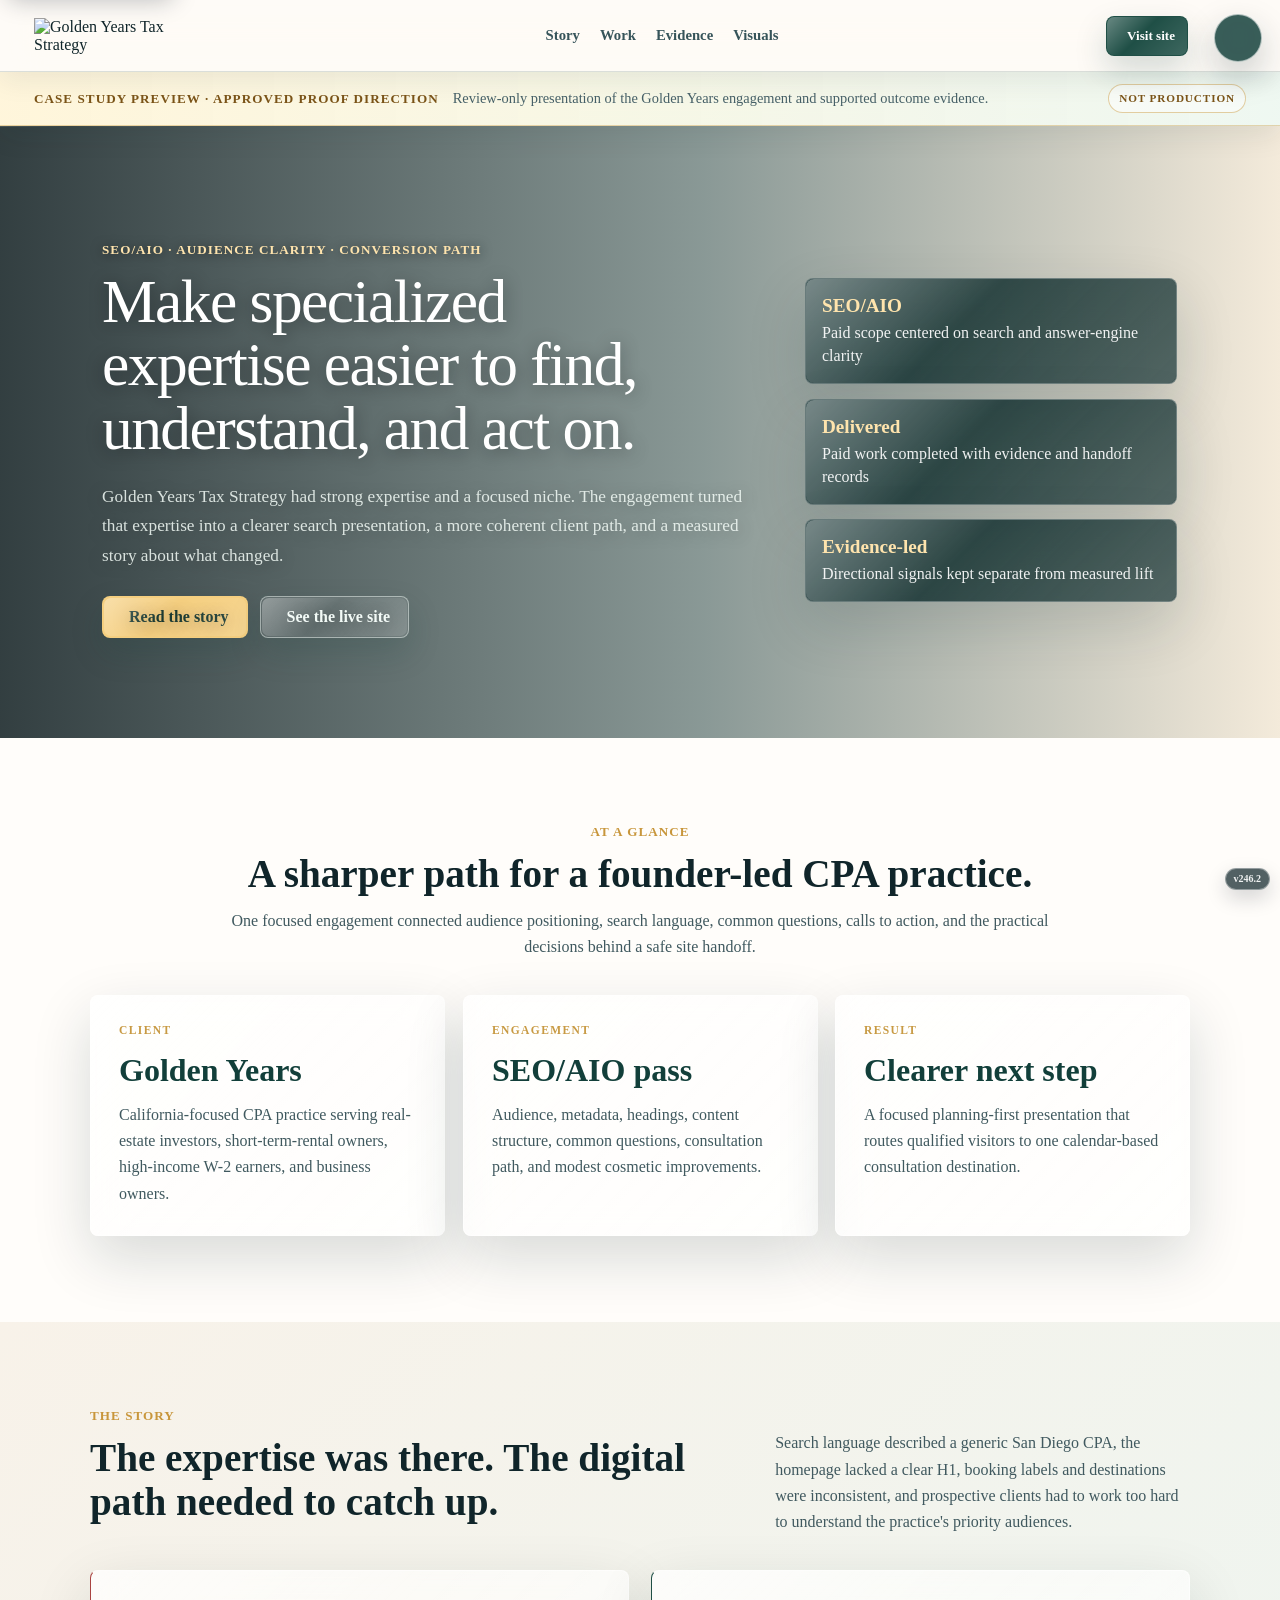
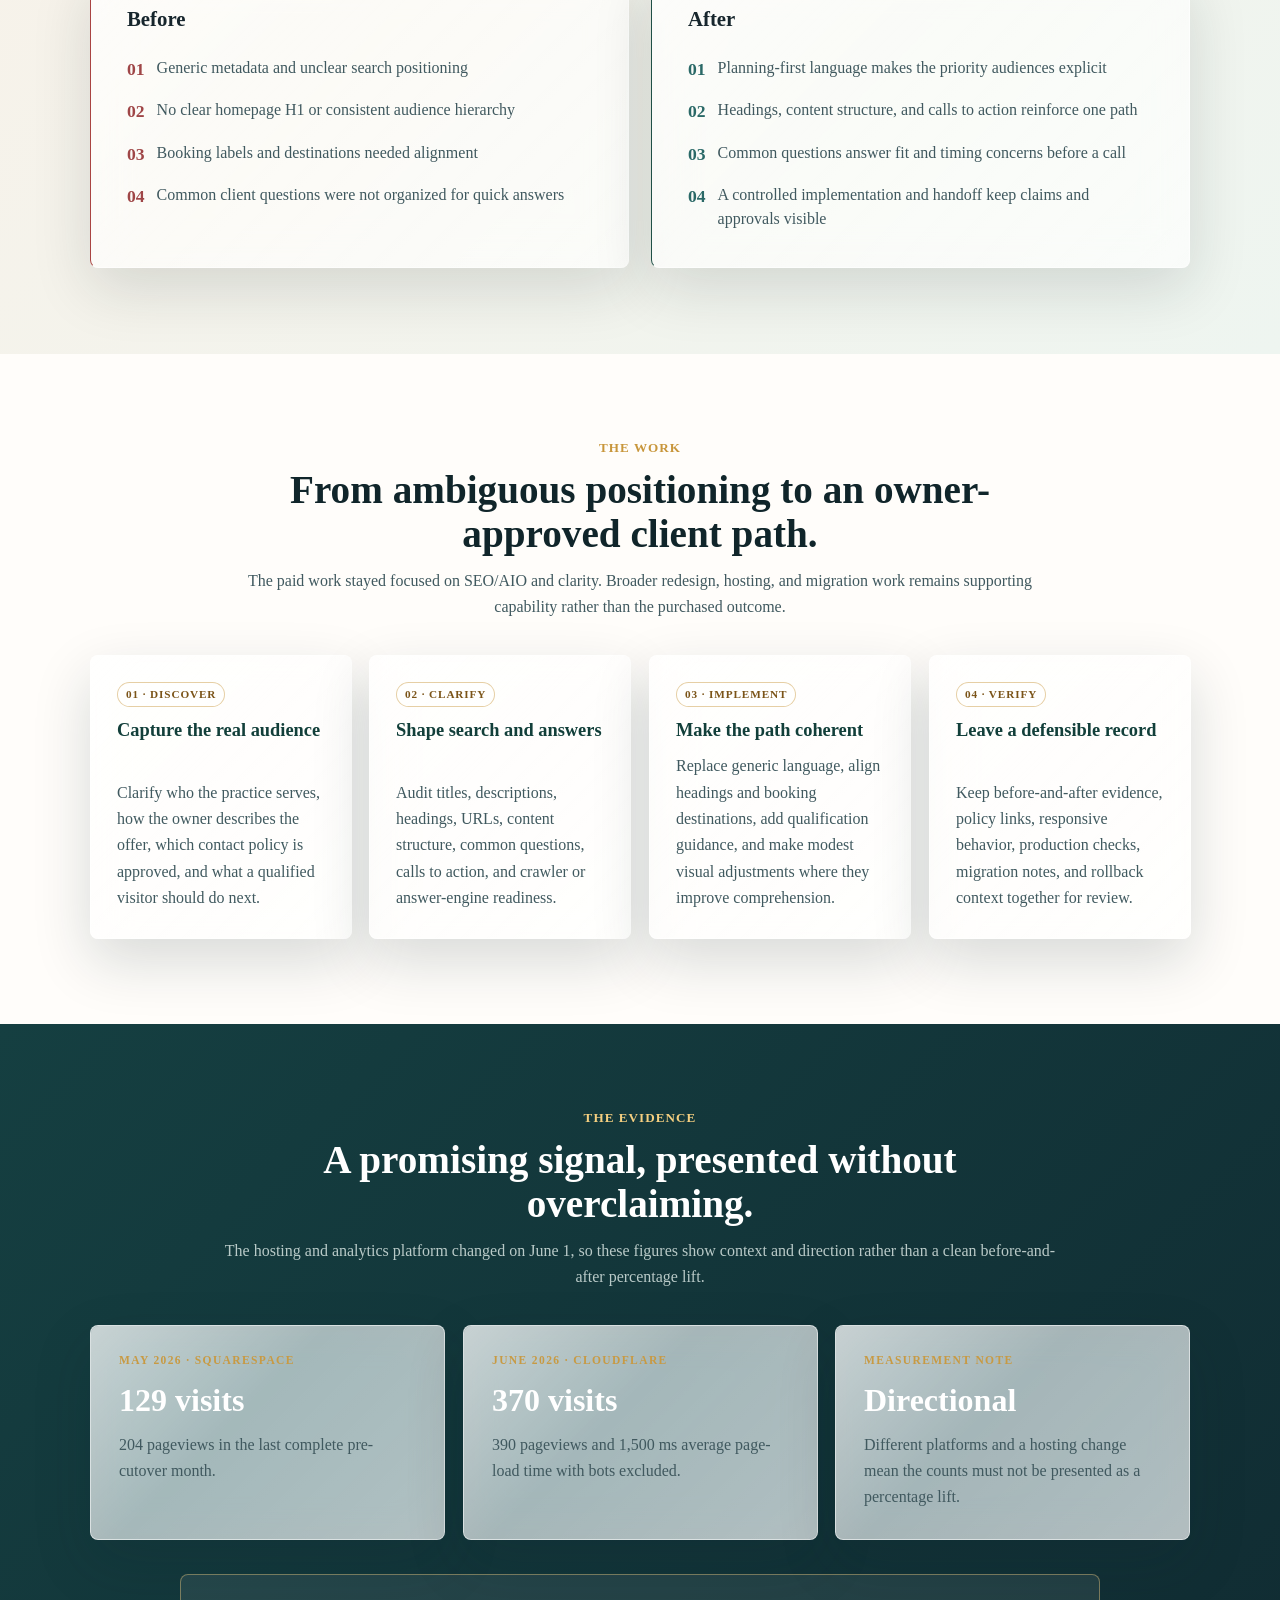
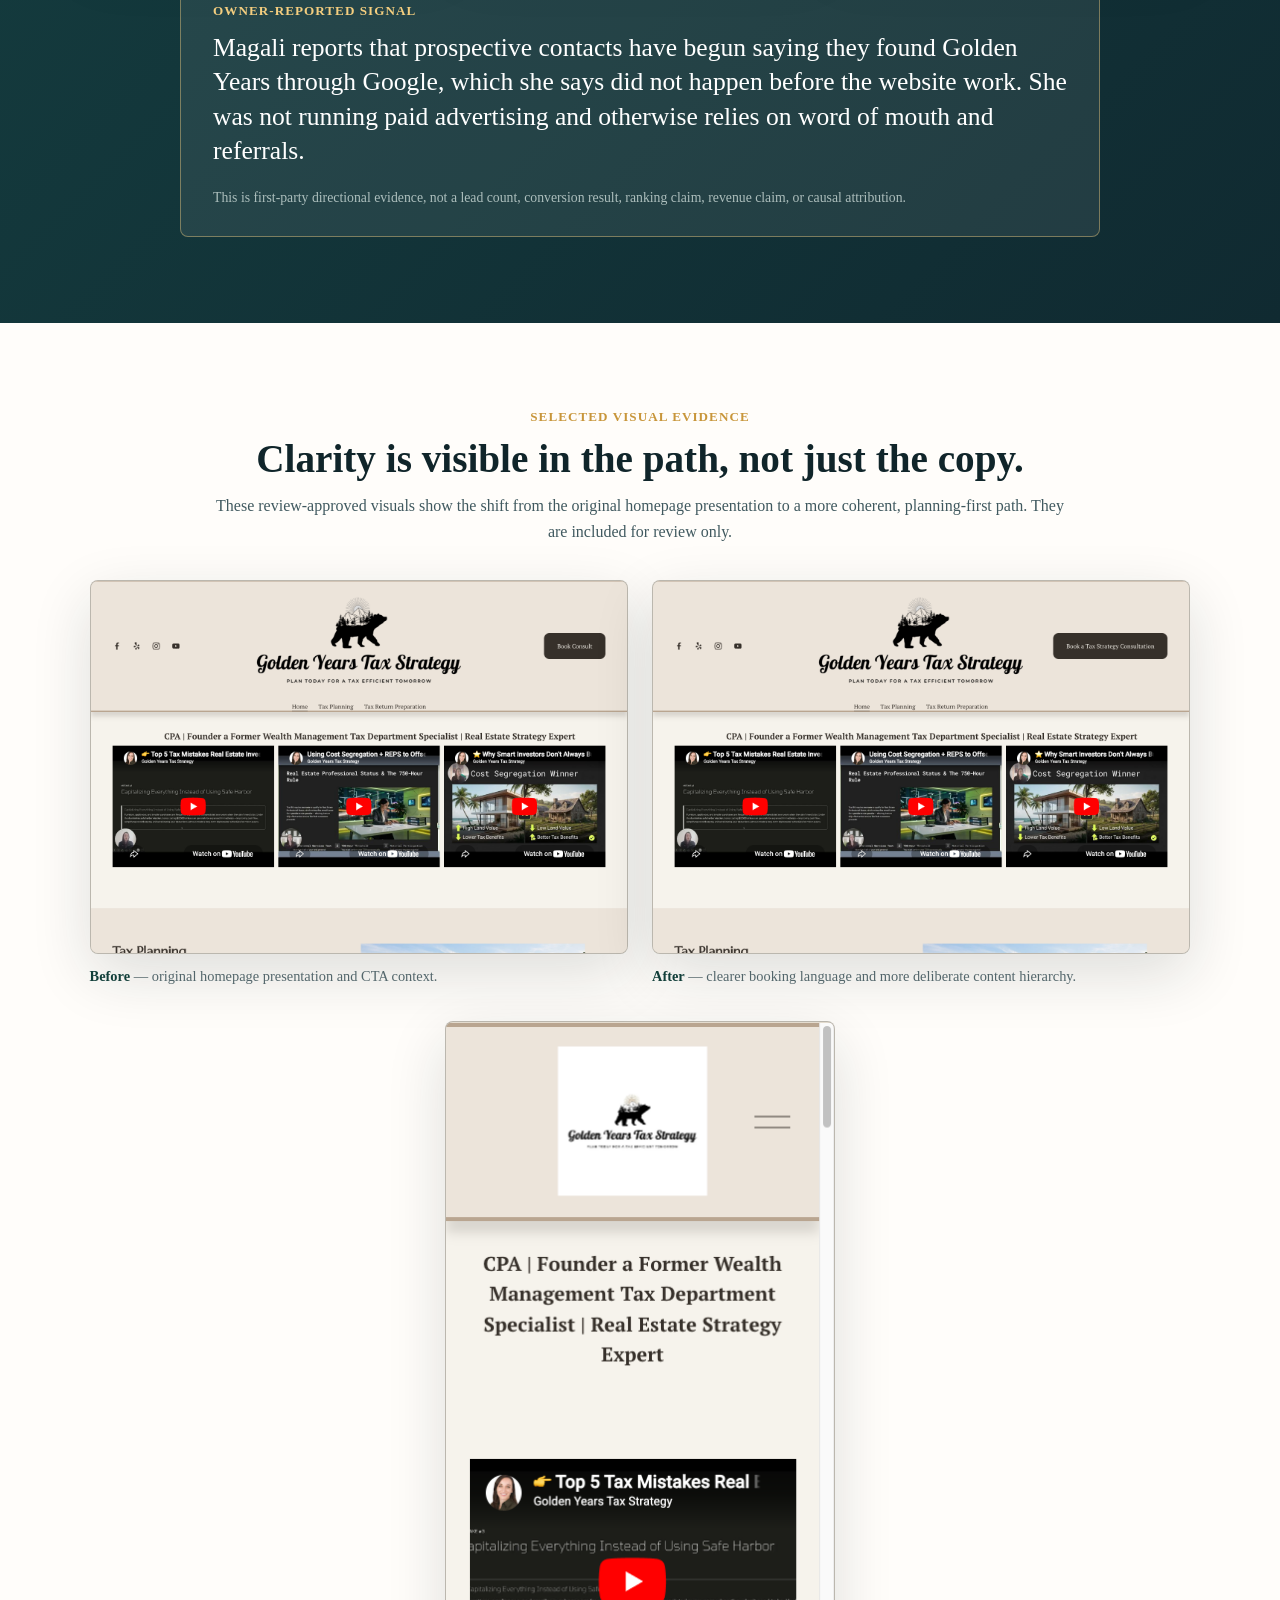
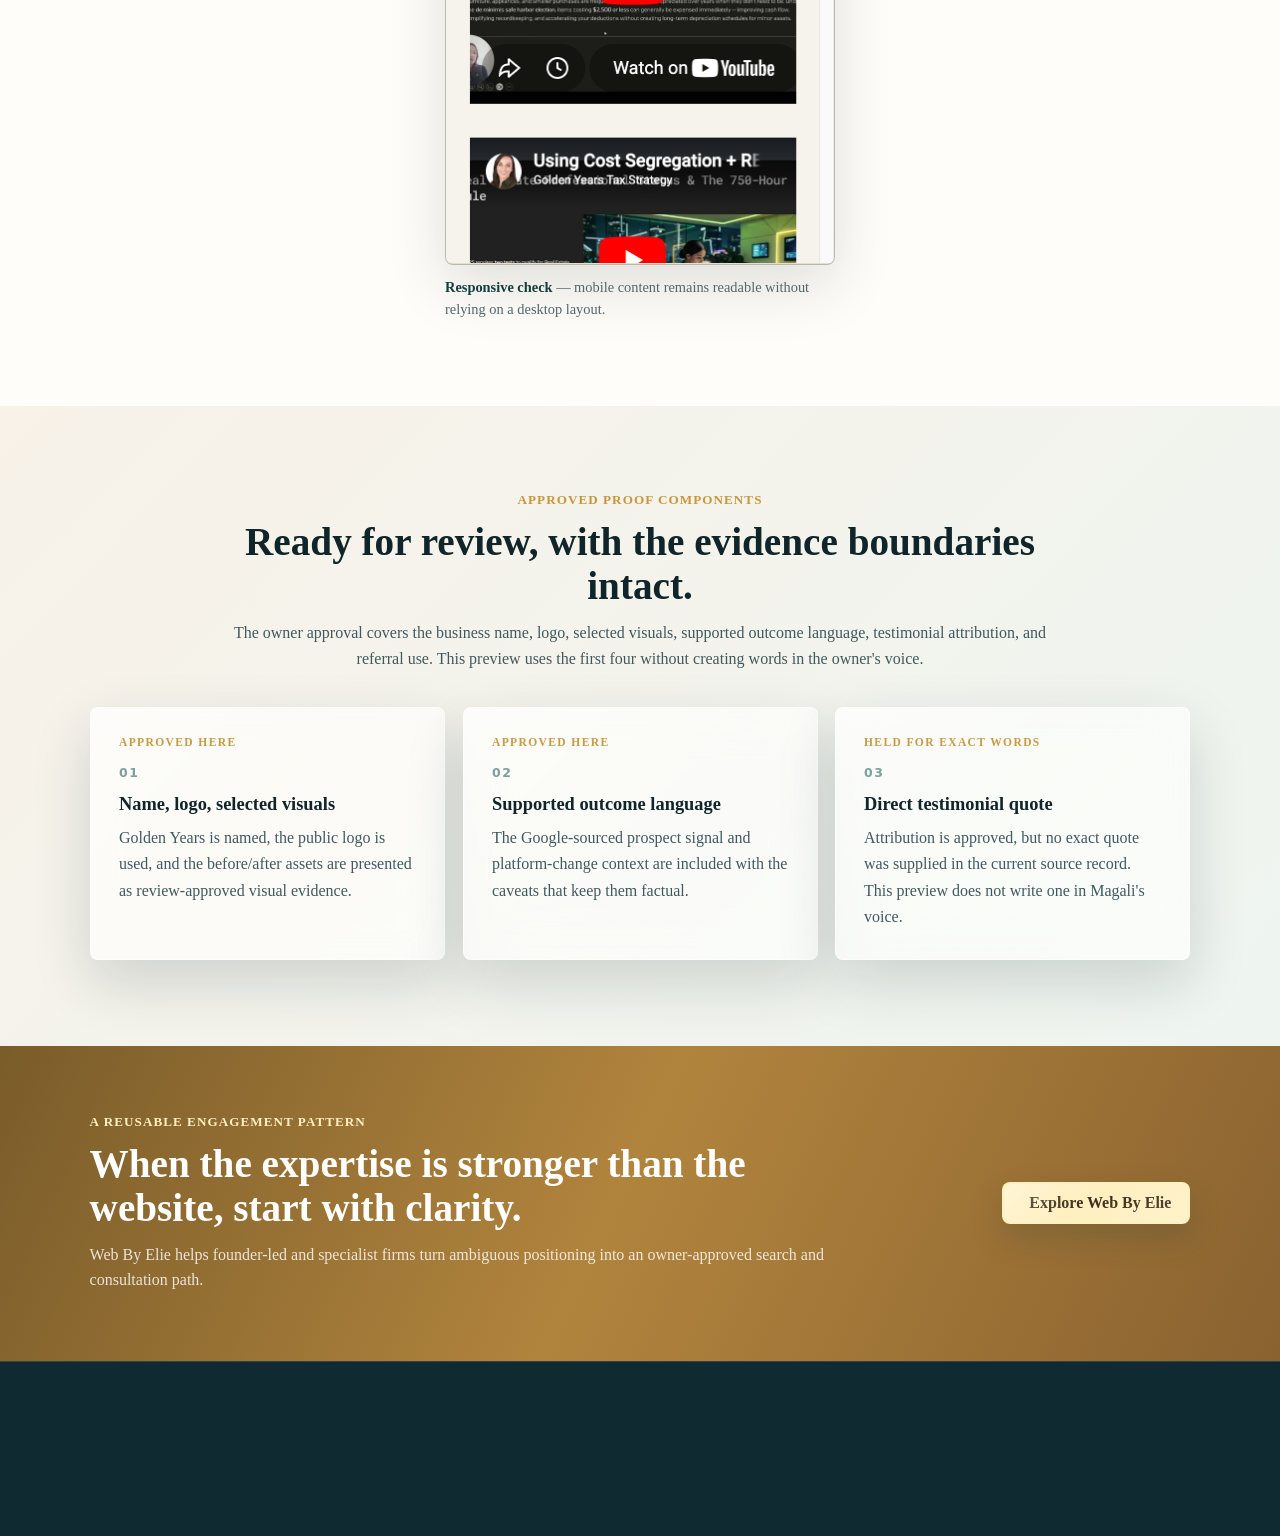
==== commit 56e6f8be: "Refine case-study hero typography and contrast" ====
--- a/case-study-preview/index.html
+++ b/case-study-preview/index.html
@@ -17,14 +17,14 @@
     <meta property="og:type" content="article" />
     <link rel="icon" type="image/png" sizes="32x32" href="../favicon-32.png" />
     <link rel="apple-touch-icon" sizes="180x180" href="../apple-touch-icon.png" />
-    <link rel="stylesheet" href="../styles.css?v=246.1" />
-    <link rel="stylesheet" href="../liquid-glass.css?v=246.1" />
-    <link rel="stylesheet" href="../liquid-glass-effects.css?v=246.1" />
-    <link rel="stylesheet" href="styles.css?v=246.1" />
+    <link rel="stylesheet" href="../styles.css?v=246.2" />
+    <link rel="stylesheet" href="../liquid-glass.css?v=246.2" />
+    <link rel="stylesheet" href="../liquid-glass-effects.css?v=246.2" />
+    <link rel="stylesheet" href="styles.css?v=246.2" />
     <script defer src="https://unpkg.com/lucide@0.468.0/dist/umd/lucide.min.js"></script>
-    <script defer src="../script.js?v=246.1"></script>
-    <script defer src="../liquid-glass.js?v=246.1"></script>
-    <script defer src="../site-version.js?v=246.1"></script>
+    <script defer src="../script.js?v=246.2"></script>
+    <script defer src="../liquid-glass.js?v=246.2"></script>
+    <script defer src="../site-version.js?v=246.2"></script>
   </head>
   <body class="standalone-page liquid-glass-page case-study-page">
     <a class="skip-link" href="#main-content">Skip to main content</a>
@@ -325,7 +325,7 @@
         <span><strong>Glass blur</strong><output data-blur-output for="glass-blur">20px</output></span>
         <input id="glass-blur" type="range" min="12" max="32" step="1" value="20" data-glass-blur />
       </label>
-      <p class="settings-about">Preview version <strong data-settings-version>v246.1</strong></p>
+      <p class="settings-about">Preview version <strong data-settings-version>v246.2</strong></p>
     </aside>
     <button class="back-to-top" type="button" data-back-to-top aria-label="Back to top" title="Back to top" hidden>
       <i data-lucide="arrow-up" aria-hidden="true"></i>
--- a/case-study-preview/styles.css
+++ b/case-study-preview/styles.css
@@ -4,6 +4,8 @@
   --case-teal: #1f4f46;
   --case-teal-dark: #123f3a;
   --case-gold: #c89a43;
+  --case-hero-gold: #ffe4ad;
+  --case-hero-panel: rgba(7, 38, 39, 0.78);
   --case-paper: #fffdfa;
   --case-sand: #f4eee4;
   --case-line: rgba(20, 33, 38, 0.14);
@@ -105,9 +107,12 @@
   max-width: 760px;
   margin: 0 0 22px;
   color: #ffffff;
-  font-size: clamp(2.7rem, 6vw, 5.8rem);
-  letter-spacing: -0.045em;
-  line-height: 0.98;
+  font-family: "Iowan Old Style", "Palatino Linotype", Palatino, Georgia, serif;
+  font-size: clamp(2.65rem, 4.8vw, 4.9rem);
+  font-weight: 400;
+  letter-spacing: -0.025em;
+  line-height: 1.03;
+  text-wrap: balance;
 }
 
 .case-study-hero .hero__content > p:not(.eyebrow) {
@@ -117,8 +122,9 @@
   line-height: 1.7;
 }
 
-.case-study-hero .eyebrow {
-  color: #f5cf80;
+.case-study-page .case-study-hero .eyebrow {
+  color: var(--case-hero-gold);
+  text-shadow: 0 1px 12px rgba(5, 24, 27, 0.72);
 }
 
 .case-study-hero .button--primary {
@@ -139,12 +145,16 @@
 }
 
 .case-study-hero .hero__facts > div {
-  border-color: rgba(255, 255, 255, 0.22);
-  background: rgba(255, 255, 255, 0.1);
+  border-color: rgba(255, 255, 255, 0.3);
+  background: var(--case-hero-panel);
 }
 
 .case-study-hero .hero__facts strong {
-  color: #f5cf80;
+  color: var(--case-hero-gold);
+}
+
+.case-study-hero .hero__facts span {
+  color: rgba(255, 255, 255, 0.92);
 }
 
 .case-study-section {
@@ -496,7 +506,7 @@
   }
 
   .case-study-hero h1 {
-    font-size: clamp(2.6rem, 14vw, 4.2rem);
+    font-size: clamp(2.35rem, 12vw, 3.65rem);
   }
 
   .case-study-hero .hero__facts {
